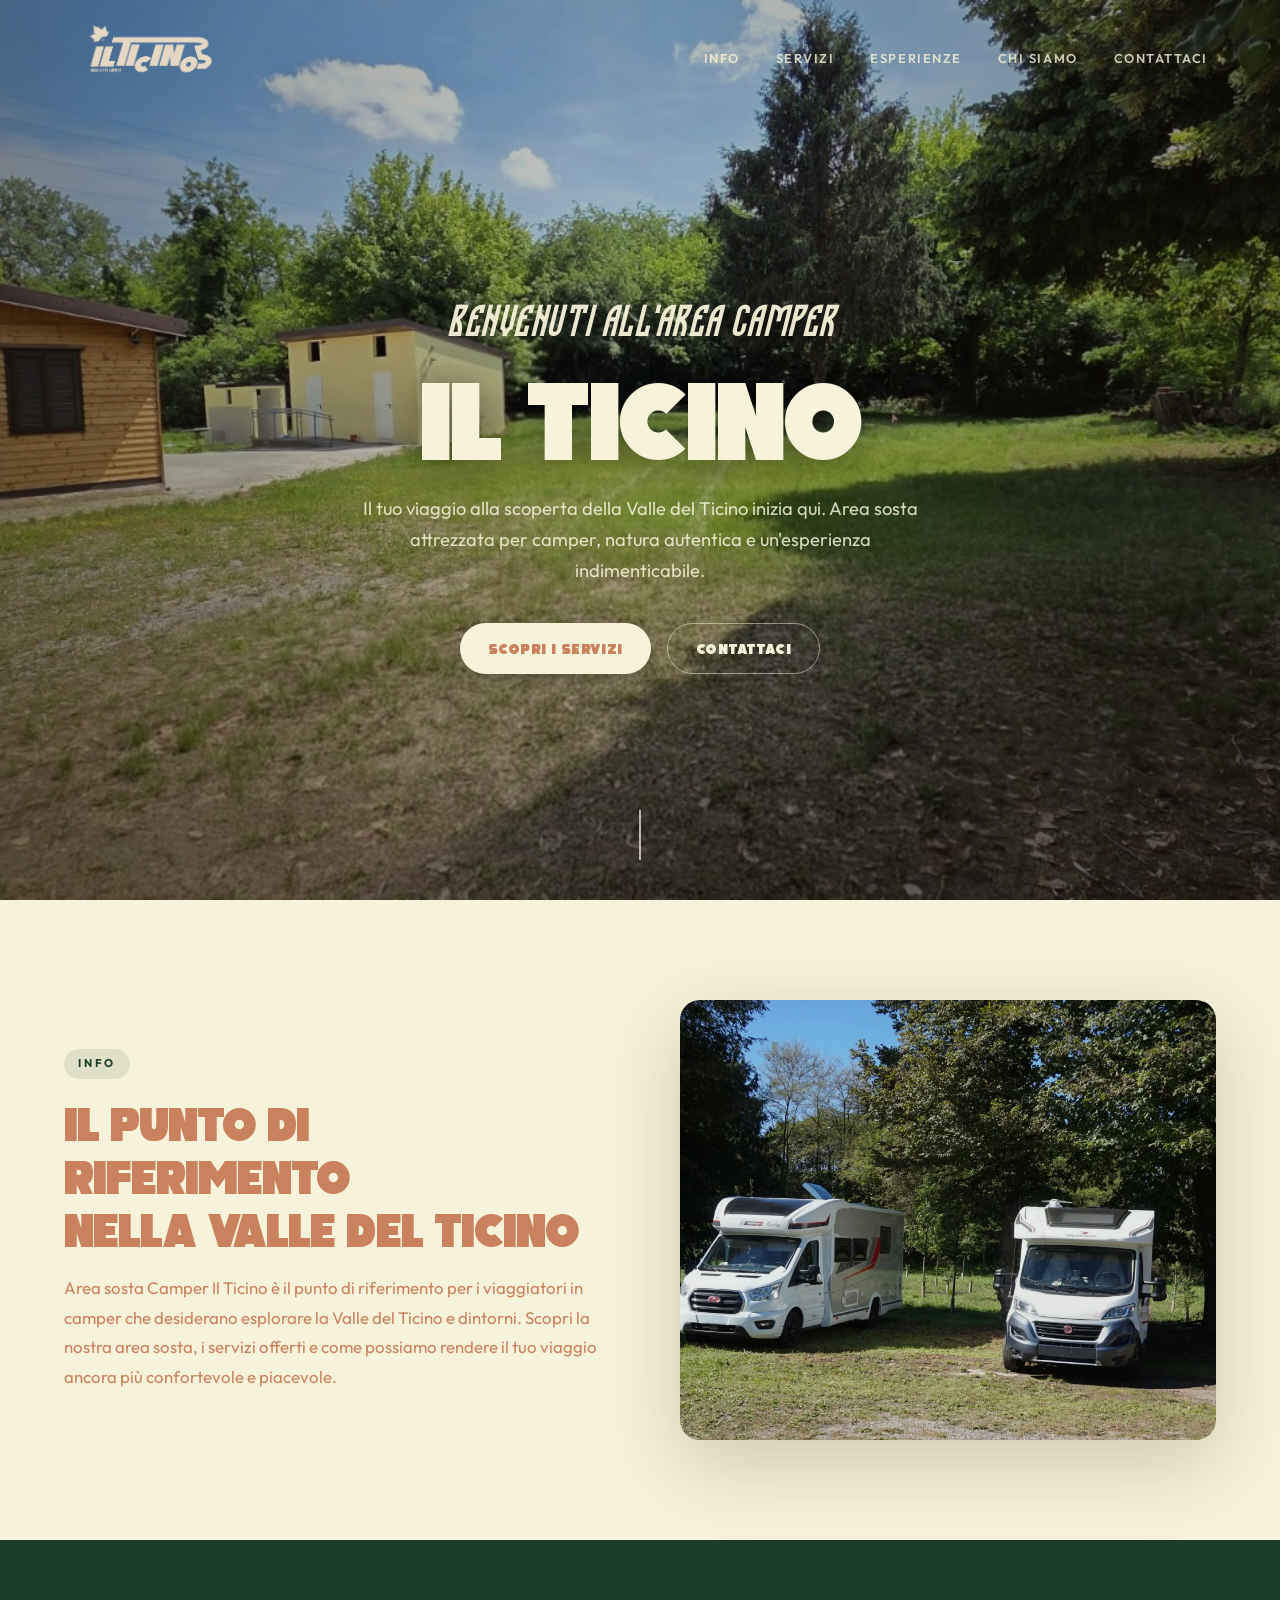
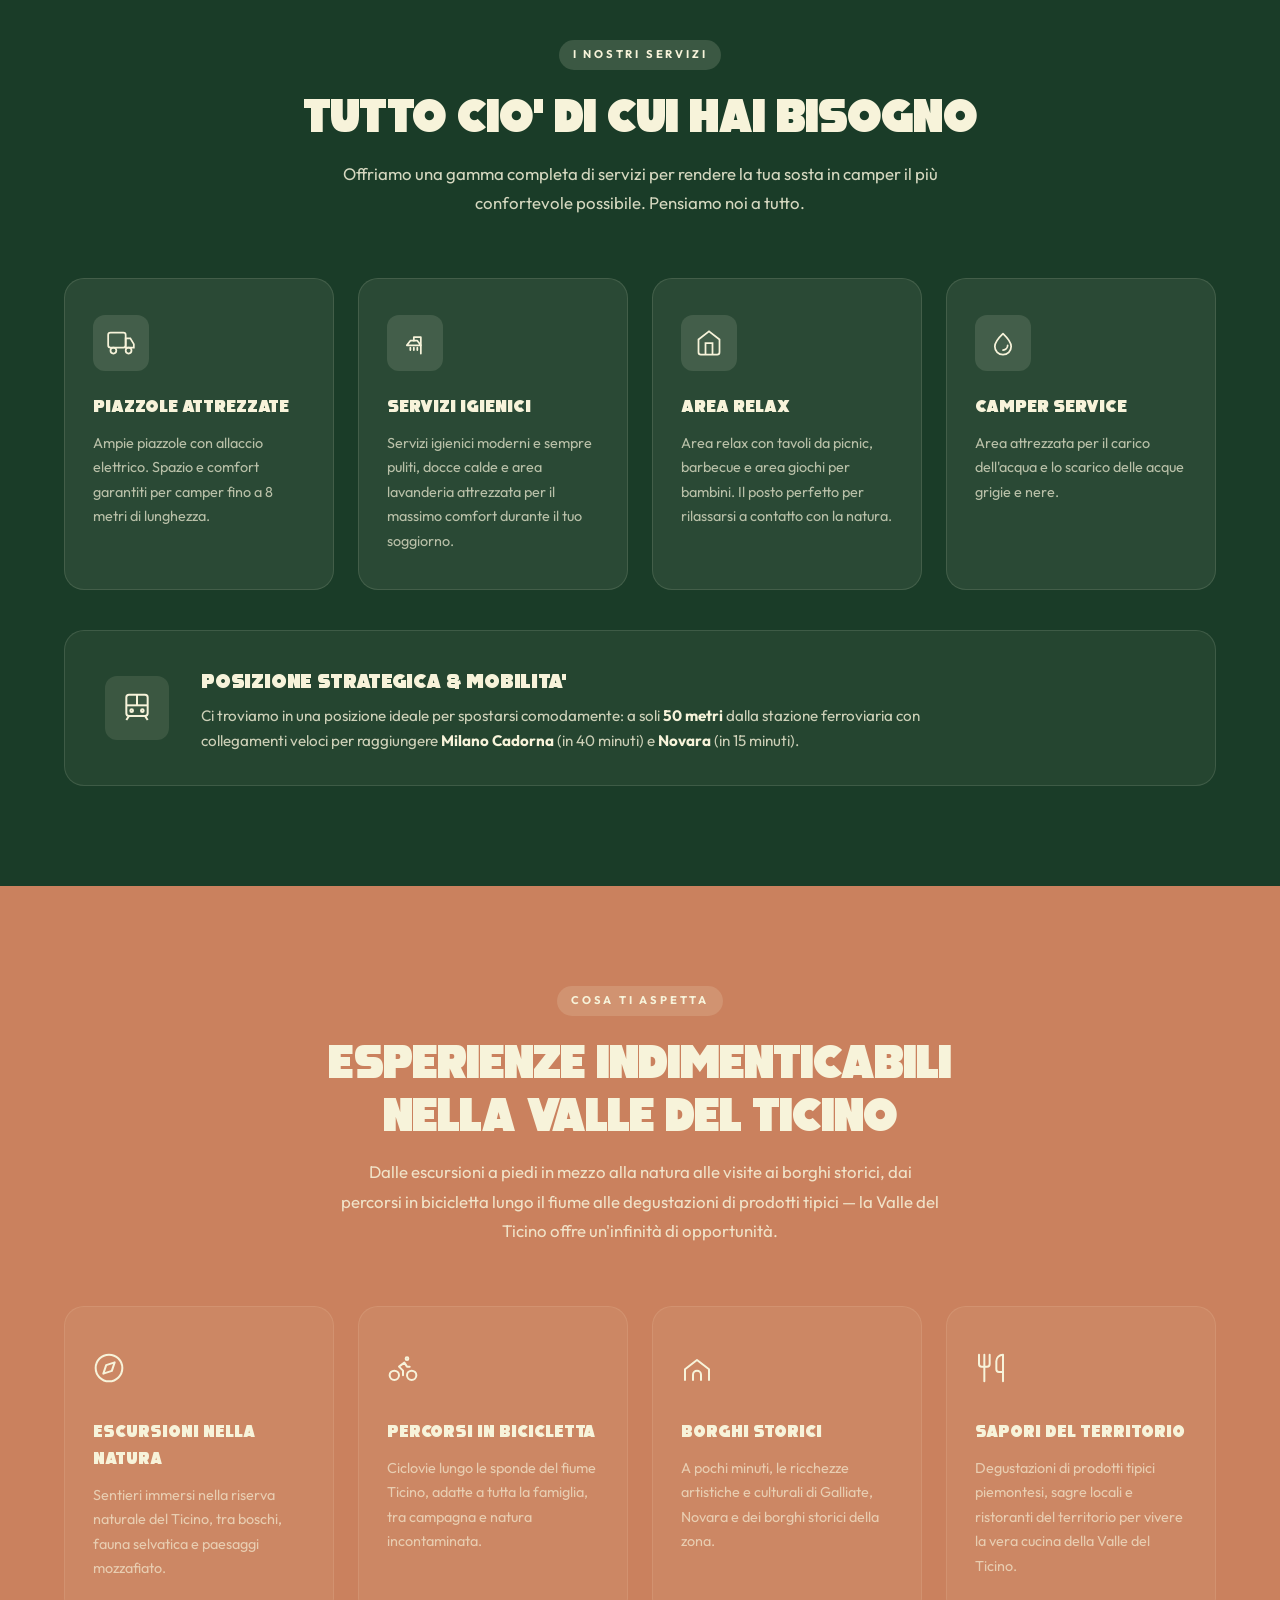
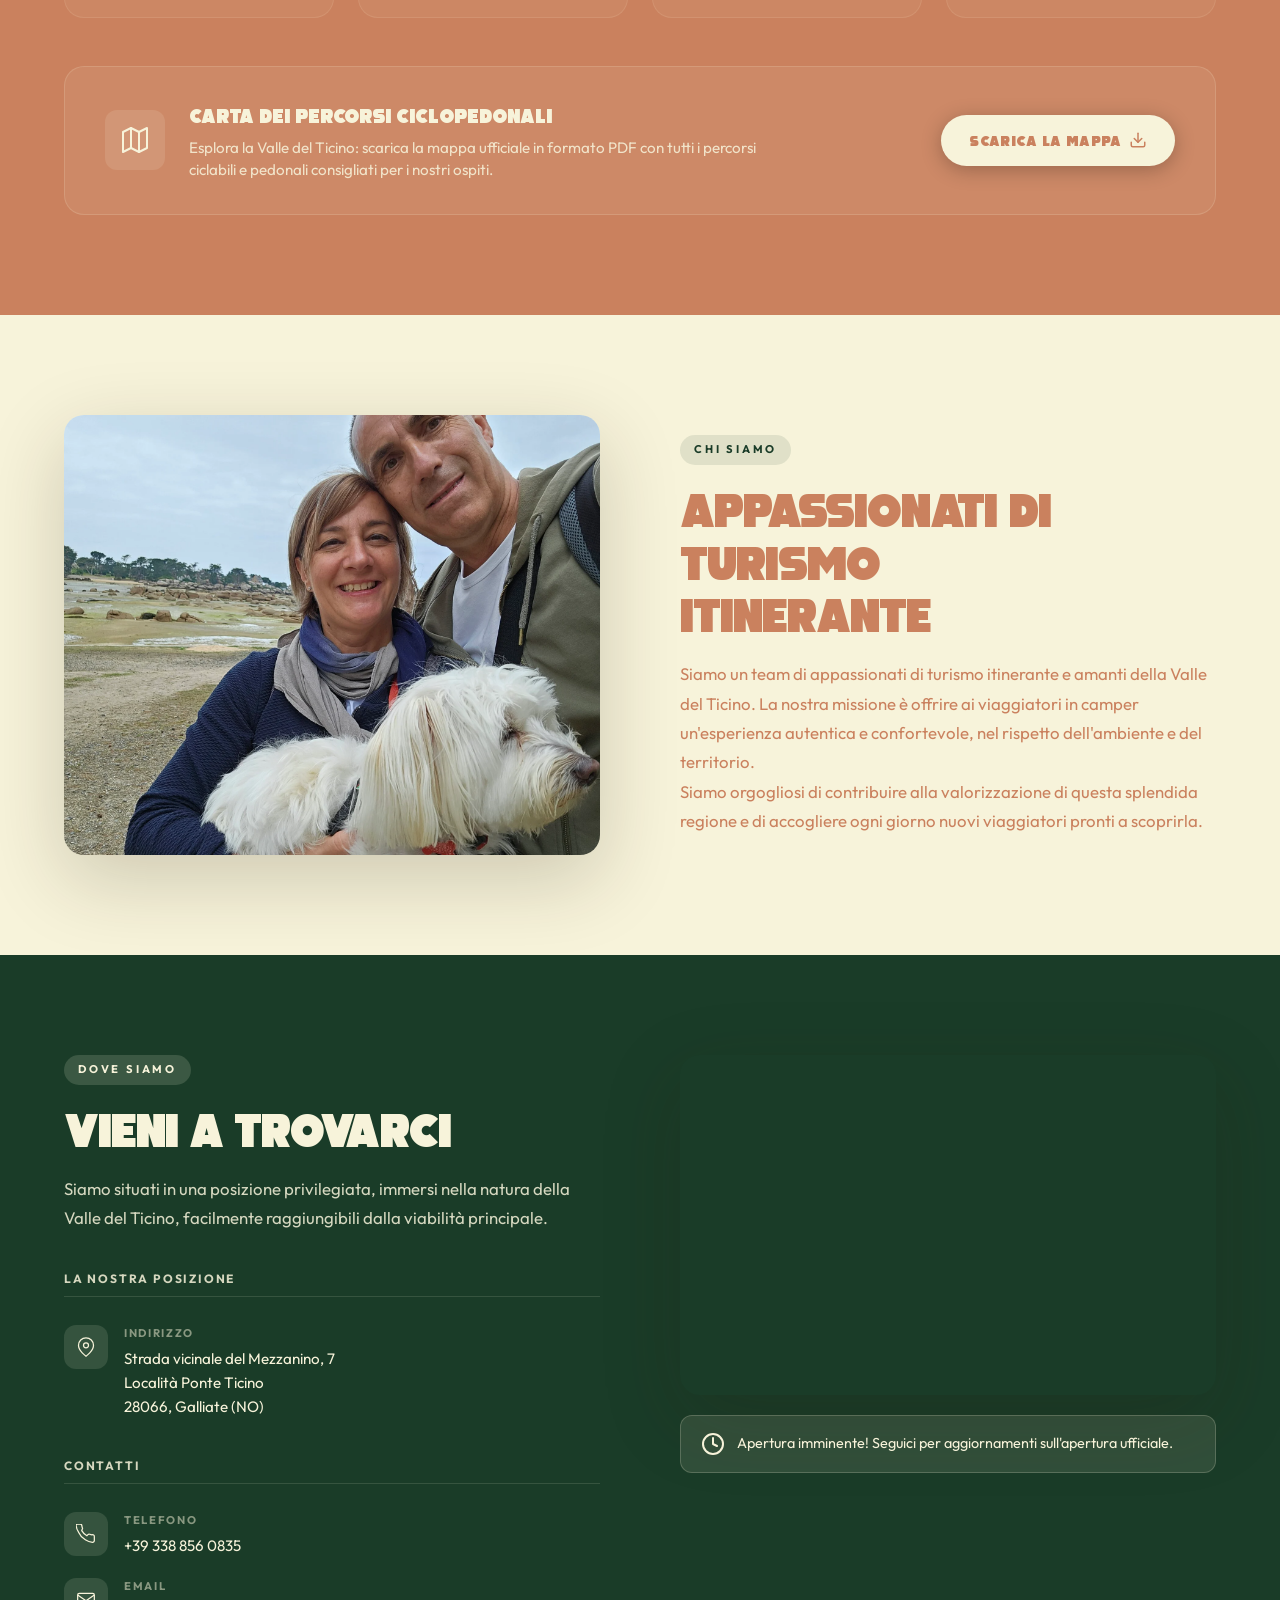
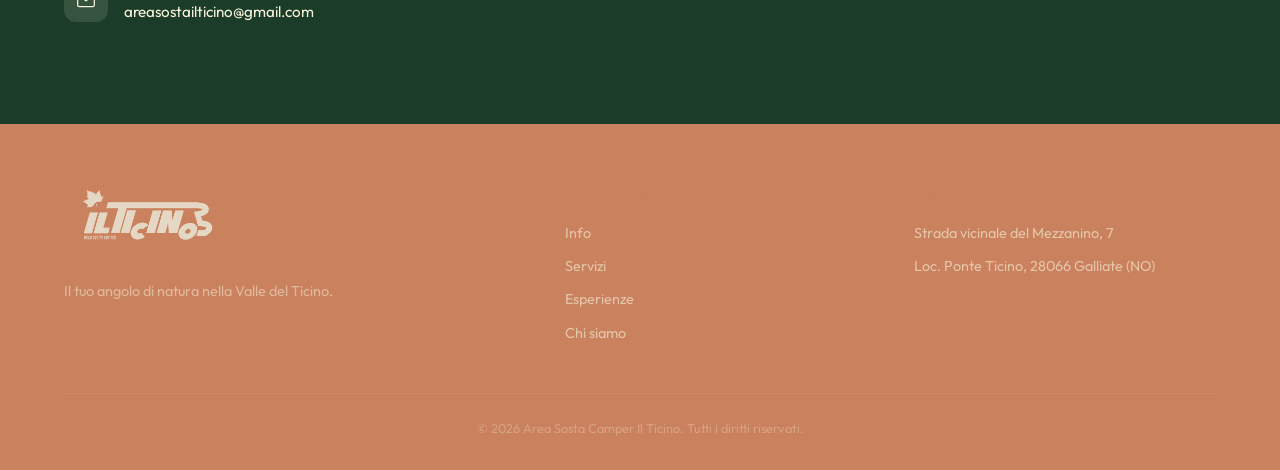
==== public_html/index.html @ faff870a "Add files via upload" ====
<!DOCTYPE html>
<html lang="it">

<head>
    <meta charset="UTF-8">
    <meta name="viewport" content="width=device-width, initial-scale=1.0">
    <title>Il Ticino – Area Sosta Camper</title>
    <link rel="preconnect" href="https://fonts.googleapis.com">
    <link rel="preconnect" href="https://fonts.gstatic.com" crossorigin>
    <link
        href="https://fonts.googleapis.com/css2?family=Outfit:wght@400;500;600;700;800;900&family=Lora:ital,wght@0,400;0,500;1,400&display=swap"
        rel="stylesheet">
    <link rel="stylesheet" href="styles.css">

    <!-- Preload LCP image -->
    <link rel="preload" as="image" href="images/hero-ticino.jpg" fetchpriority="high">

    <!-- SEO -->
    <link rel="canonical" href="https://ilticino.it/">
    <meta name="description"
        content="Area Sosta Camper Il Ticino – Il punto di riferimento per i viaggiatori in camper nella Valle del Ticino. Piazzole attrezzate, servizi moderni, connessione Wi-Fi. Galliate (NO).">
    <meta name="keywords"
        content="area sosta camper, il ticino, Valle del Ticino, Galliate, Novara, camper, piazzole attrezzate, turismo itinerante">

    <!-- Favicon -->
    <link rel="icon" href="images/favicon.png" type="image/png">

    <!-- Open Graph -->
    <meta property="og:site_name" content="Il Ticino – Area Sosta Camper">
    <meta property="og:title" content="Il Ticino | Area Sosta Camper – Valle del Ticino">
    <meta property="og:description"
        content="Area Sosta Camper Il Ticino: piazzole attrezzate, servizi moderni e natura nella Valle del Ticino. Galliate (NO).">
    <meta property="og:type" content="website">
    <meta property="og:url" content="https://ilticino.it/">
    <meta property="og:image" content="https://ilticino.it/images/hero-ticino.jpg">

    <!-- Twitter Card -->
    <meta name="twitter:card" content="summary_large_image">
    <meta name="twitter:title" content="Il Ticino | Area Sosta Camper">
    <meta name="twitter:description"
        content="La tua sosta nella Valle del Ticino. Piazzole attrezzate, servizi e natura a Galliate (NO).">
    <meta name="twitter:image" content="https://ilticino.it/images/hero-ticino.jpg">

    <script type="application/ld+json">
    {
      "@context": "https://schema.org",
      "@type": "CampingPitch",
      "name": "Area Sosta Camper Il Ticino",
      "image": "https://ilticino.it/images/hero-ticino.jpg",
      "address": {
        "@type": "PostalAddress",
        "streetAddress": "Strada vicinale del Mezzanino 7, località Ponte Ticino",
        "addressLocality": "Galliate",
        "addressRegion": "NO",
        "postalCode": "28066",
        "addressCountry": "IT"
      },
      "url": "https://ilticino.it/"
    }
    </script>
    <!-- Netlify Identity Widget -->
    <script src="https://identity.netlify.com/v1/netlify-identity-widget.js"></script>
    <script>
      if (window.netlifyIdentity) {
        window.netlifyIdentity.on("init", user => {
          if (!user) {
            window.netlifyIdentity.on("login", () => {
              document.location.href = "/admin/";
            });
          }
        });
      }
    </script>
</head>

<body>

    <!-- ===================== NAVBAR ===================== -->
    <nav id="navbar">
        <div class="nav-inner">
            <a href="#home" class="nav-logo" aria-label="Torna all'inizio">
                <img src="assets/loghi_def/logo_panna.png" alt="Il Ticino Area Sosta Camper" class="nav-logo-img" data-cms="logo">
            </a>

            <!-- Desktop menu -->
            <ul class="desktop-menu" id="desktopMenu">
                <li><a href="#info">Info</a></li>
                <li><a href="#servizi">Servizi</a></li>
                <li><a href="#esperienze">Esperienze</a></li>
                <li><a href="#chisiamo">Chi siamo</a></li>
                <li><a href="#contatti">Contattaci</a></li>
            </ul>

            <!-- Hamburger -->
            <button class="hamburger" id="hamburger" aria-label="Apri menu" aria-expanded="false">
                <span></span>
                <span></span>
                <span></span>
            </button>
        </div>

        <!-- Mobile menu -->
        <div class="mobile-menu" id="mobileMenu" aria-hidden="true">
            <ul>
                <li><a href="#info" class="mobile-link">Info</a></li>
                <li><a href="#servizi" class="mobile-link">Servizi</a></li>
                <li><a href="#esperienze" class="mobile-link">Esperienze</a></li>
                <li><a href="#chisiamo" class="mobile-link">Chi siamo</a></li>
                <li><a href="#contatti" class="mobile-link">Contattaci</a></li>
            </ul>
        </div>
    </nav>

    <!-- ===================== HERO ===================== -->
    <section id="home" class="hero-section">
        <div class="hero-bg">
            <img src="images/immagine_hero.jpg.webp" alt="Area Sosta Camper Il Ticino – Vista aerea" class="hero-img"
                loading="eager" fetchpriority="high" data-cms="hero_image">
            <div class="hero-overlay"></div>
        </div>

        <div class="hero-content reveal-container">
            <h1 class="hero-title reveal-item">
                <span class="hero-welcome" data-cms="hero_welcome">Benvenuti all'area Camper</span>
                <span class="hero-brand" data-cms="hero_brand">Il Ticino</span>
            </h1>
            <p class="hero-desc reveal-item" data-cms="hero_desc">Il tuo viaggio alla scoperta della Valle del Ticino inizia qui. Area sosta
                attrezzata per camper, natura autentica e un'esperienza indimenticabile.</p>
            <div class="hero-actions reveal-item">
                <a href="#servizi" class="btn-primary">Scopri i servizi</a>
                <a href="#contatti" class="btn-outline">Contattaci</a>
            </div>
        </div>

        <a href="#info" class="hero-scroll" aria-label="Scorri verso il basso">
            <span class="scroll-line"></span>
        </a>
    </section>

    <!-- ===================== INFO ===================== -->
    <section id="info" class="section-info">
        <div class="container">
            <div class="info-grid reveal-container">
                <div class="info-text reveal-item">
                    <span class="section-label" data-cms="info_label">Info</span>
                    <h2 class="section-title" data-cms="info_title">Il punto di riferimento<br>nella Valle del Ticino</h2>
                    <p class="section-body" data-cms="info_body">Area sosta Camper Il Ticino è il punto di riferimento per i viaggiatori in
                        camper che desiderano esplorare la Valle del Ticino e dintorni. Scopri la nostra area sosta, i
                        servizi offerti e come possiamo rendere il tuo viaggio ancora più confortevole e piacevole.</p>
                </div>
                <div class="info-visual reveal-item">
                    <div class="visual-card info-image-card">
                        <img src="images/info.jpg.webp" alt="Area Sosta Camper Info" class="visual-img info-img" data-cms="info_image">
                        <div class="info-img-overlay"></div>
                    </div>
                </div>
            </div>
        </div>
    </section>

    <!-- ===================== SERVIZI ===================== -->
    <section id="servizi" class="section-servizi">
        <div class="container">
            <div class="section-header reveal-container">
                <span class="section-label light" data-cms="servizi_label">I nostri servizi</span>
                <h2 class="section-title light" data-cms="servizi_title">Tutto cio' di cui hai bisogno</h2>
                <p class="section-body light" data-cms="servizi_body">Offriamo una gamma completa di servizi per rendere la tua sosta in camper
                    il più confortevole possibile. Pensiamo noi a tutto.</p>
            </div>

            <div class="services-grid reveal-container" id="services-container">
                <div class="service-card reveal-item">
                    <div class="service-icon">
                        <svg xmlns="http://www.w3.org/2000/svg" viewBox="0 0 24 24" fill="none" stroke="currentColor"
                            stroke-width="1.5" width="28" height="28">
                            <rect x="1" y="3" width="15" height="13" rx="2" />
                            <path d="M16 8h4l3 5v3h-7V8z" />
                            <circle cx="5.5" cy="18.5" r="2.5" />
                            <circle cx="18.5" cy="18.5" r="2.5" />
                        </svg>
                    </div>
                    <h3 class="service-title">Piazzole Attrezzate</h3>
                    <p class="service-desc">Ampie piazzole con allaccio elettrico. Spazio
                        e comfort garantiti per camper fino a 8 metri di lunghezza.</p>
                </div>
                <div class="service-card reveal-item">
                    <div class="service-icon">
                        <svg xmlns="http://www.w3.org/2000/svg" viewBox="0 0 24 24" fill="none" stroke="currentColor"
                            stroke-width="1.5" stroke-linecap="round" stroke-linejoin="round" width="28" height="28">
                            <path d="M17 21V7h-6v3" />
                            <path d="M8 10h6l3 4H5Z" />
                            <path d="M8 16v2M11 16v2M14 16v2" />
                        </svg>
                    </div>
                    <h3 class="service-title">Servizi Igienici</h3>
                    <p class="service-desc">Servizi igienici moderni e sempre puliti, docce calde e area lavanderia
                        attrezzata per il massimo comfort durante il tuo soggiorno.</p>
                </div>
                <div class="service-card reveal-item">
                    <div class="service-icon">
                        <svg xmlns="http://www.w3.org/2000/svg" viewBox="0 0 24 24" fill="none" stroke="currentColor"
                            stroke-width="1.5" width="28" height="28">
                            <path d="M3 9l9-7 9 7v11a2 2 0 01-2 2H5a2 2 0 01-2-2z" />
                            <polyline points="9 22 9 12 15 12 15 22" />
                        </svg>
                    </div>
                    <h3 class="service-title">Area Relax</h3>
                    <p class="service-desc">Area relax con tavoli da picnic, barbecue e area giochi per bambini. Il
                        posto perfetto per rilassarsi a contatto con la natura.</p>
                </div>
                <div class="service-card reveal-item">
                    <div class="service-icon">
                        <svg xmlns="http://www.w3.org/2000/svg" viewBox="0 0 24 24" fill="none" stroke="currentColor"
                            stroke-width="1.5" stroke-linecap="round" stroke-linejoin="round" width="28" height="28">
                            <!-- Goccia d'acqua (Droplet outline) -->
                            <path d="M12 22a7 7 0 0 0 7-7c0-4.3-7-11-7-11S5 10.7 5 15a7 7 0 0 0 7 7z" />
                            <!-- Riflesso interno -->
                            <path d="M16 14a4 4 0 0 1-4 4" />
                        </svg>
                    </div>
                    <h3 class="service-title">Camper Service</h3>
                    <p class="service-desc">Area attrezzata per il carico dell'acqua e lo scarico delle acque grigie e nere.</p>
                </div>
            </div>

            <!-- Showcase della Posizione & Mobilita' -->
            <div class="service-location-banner reveal-item">
                <div class="location-banner-content">
                    <div class="location-banner-icon">
                        <svg xmlns="http://www.w3.org/2000/svg" viewBox="0 0 24 24" fill="none" stroke="currentColor"
                            stroke-width="1.5" width="32" height="32">
                            <rect x="4" y="2" width="16" height="16" rx="2" />
                            <line x1="4" y1="10" x2="20" y2="10" />
                            <line x1="12" y1="2" x2="12" y2="10" />
                            <circle cx="8" cy="14" r="1" />
                            <circle cx="16" cy="14" r="1" />
                            <path d="m6 18-2 3" />
                            <path d="m18 18 2 3" />
                        </svg>
                    </div>
                    <div class="location-banner-text">
                        <h3 data-cms="banner_title">Posizione Strategica & Mobilita'</h3>
                        <p data-cms="banner_desc">Ci troviamo in una posizione ideale per spostarsi comodamente: a soli <strong>50
                                metri</strong> dalla stazione ferroviaria con collegamenti veloci per raggiungere
                            <strong>Milano Cadorna</strong> (in 40 minuti) e <strong>Novara</strong> (in 15 minuti).
                        </p>
                    </div>
                </div>
            </div>
        </div>
    </section>

    <!-- ===================== ESPERIENZE ===================== -->
    <section id="esperienze" class="section-esperienze">
        <div class="container">
            <div class="section-header reveal-container">
                <span class="section-label light" data-cms="esperienze_label">Cosa ti aspetta</span>
                <h2 class="section-title light" data-cms="esperienze_title">Esperienze indimenticabili<br>nella Valle del Ticino</h2>
                <p class="section-body light" data-cms="esperienze_body">Dalle escursioni a piedi in mezzo alla natura alle visite ai borghi
                    storici, dai percorsi in bicicletta lungo il fiume alle degustazioni di prodotti tipici — la Valle
                    del Ticino offre un'infinità di opportunità.</p>
            </div>

            <div class="experiences-grid reveal-container" id="experiences-container">
                <div class="exp-card reveal-item">
                    <div class="exp-icon"><svg xmlns="http://www.w3.org/2000/svg" width="32" height="32"
                            viewBox="0 0 24 24" fill="none" stroke="currentColor" stroke-width="1.5"
                            stroke-linecap="round" stroke-linejoin="round">
                            <circle cx="12" cy="12" r="10" />
                            <polygon points="16.24 7.76 14.12 14.12 7.76 16.24 9.88 9.88 16.24 7.76" />
                        </svg></div>
                    <h3 class="exp-title">Escursioni nella natura</h3>
                    <p class="exp-desc">Sentieri immersi nella riserva naturale del Ticino, tra boschi, fauna selvatica
                        e paesaggi mozzafiato.</p>
                </div>
                <div class="exp-card reveal-item">
                    <div class="exp-icon"><svg xmlns="http://www.w3.org/2000/svg" width="32" height="32"
                            viewBox="0 0 24 24" fill="none" stroke="currentColor" stroke-width="1.5"
                            stroke-linecap="round" stroke-linejoin="round">
                            <circle cx="5.5" cy="17.5" r="3.5" />
                            <circle cx="18.5" cy="17.5" r="3.5" />
                            <path d="M15 6a1 1 0 1 0 0-2 1 1 0 0 0 0 2zm-3 11.5V14l-3-3 4-3 2 3h2" />
                            <path d="M12 17.5 12 14 9 11 13 8 15 11h2" />
                        </svg></div>
                    <h3 class="exp-title">Percorsi in bicicletta</h3>
                    <p class="exp-desc">Ciclovie lungo le sponde del fiume Ticino, adatte a tutta la famiglia, tra
                        campagna e natura incontaminata.</p>
                </div>
                <div class="exp-card reveal-item">
                    <div class="exp-icon"><svg xmlns="http://www.w3.org/2000/svg" width="32" height="32"
                            viewBox="0 0 24 24" fill="none" stroke="currentColor" stroke-width="1.5"
                            stroke-linecap="round" stroke-linejoin="round">
                            <path d="M3 21v-8l9-7 9 7v8" />
                            <path d="M9 21v-4a3 3 0 0 1 6 0v4" />
                        </svg></div>
                    <h3 class="exp-title">Borghi storici</h3>
                    <p class="exp-desc">A pochi minuti, le ricchezze artistiche e culturali di Galliate, Novara e dei
                        borghi storici della zona.</p>
                </div>
                <div class="exp-card reveal-item">
                    <div class="exp-icon"><svg xmlns="http://www.w3.org/2000/svg" width="32" height="32"
                            viewBox="0 0 24 24" fill="none" stroke="currentColor" stroke-width="1.5"
                            stroke-linecap="round" stroke-linejoin="round">
                            <path d="M3 2v7c0 1.1.9 2 2 2h4a2 2 0 0 0 2-2V2" />
                            <path d="M7 2v20" />
                            <path d="M21 15V2v0a5 5 0 0 0-5 5v6c0 1.1.9 2 2 2h3Zm0 0v7" />
                        </svg></div>
                    <h3 class="exp-title">Sapori del territorio</h3>
                    <p class="exp-desc">Degustazioni di prodotti tipici piemontesi, sagre locali e ristoranti del
                        territorio per vivere la vera cucina della Valle del Ticino.</p>
                </div>
            </div>

            <!-- Call to Action per la Mappa dei Percorsi -->
            <div class="experience-download-cta reveal-item">
                <div class="download-cta-content">
                    <div class="download-cta-icon">
                        <svg xmlns="http://www.w3.org/2000/svg" width="32" height="32" viewBox="0 0 24 24" fill="none"
                            stroke="currentColor" stroke-width="1.5" stroke-linecap="round" stroke-linejoin="round">
                            <polygon points="3 6 9 3 15 6 21 3 21 18 15 21 9 18 3 21" />
                            <line x1="9" y1="3" x2="9" y2="18" />
                            <line x1="15" y1="6" x2="15" y2="21" />
                        </svg>
                    </div>
                    <div class="download-cta-text">
                        <h4 data-cms="mappa_title">Carta dei Percorsi Ciclopedonali</h4>
                        <p data-cms="mappa_desc">Esplora la Valle del Ticino: scarica la mappa ufficiale in formato PDF con tutti i percorsi
                            ciclabili e pedonali consigliati per i nostri ospiti.</p>
                    </div>
                </div>
                <a href="assets/Carta dei percorsi ciclopedonali.pdf" class="btn-primary" target="_blank"
                    download="Carta_dei_percorsi_ciclopedonali.pdf" data-cms="mappa_file">
                    <span data-cms="mappa_btn_text">Scarica la Mappa</span>
                    <svg xmlns="http://www.w3.org/2000/svg" width="18" height="18" viewBox="0 0 24 24" fill="none"
                        stroke="currentColor" stroke-width="2" stroke-linecap="round" stroke-linejoin="round">
                        <path d="M21 15v4a2 2 0 0 1-2 2H5a2 2 0 0 1-2-2v-4" />
                        <polyline points="7 10 12 15 17 10" />
                        <line x1="12" y1="15" x2="12" y2="3" />
                    </svg>
                </a>
            </div>
        </div>
    </section>

    <!-- ===================== CHI SIAMO ===================== -->
    <section id="chisiamo" class="section-chisiamo">
        <div class="container">
            <div class="chisiamo-grid reveal-container">
                <div class="chisiamo-visual reveal-item">
                    <div class="visual-card">
                        <img src="images/chi_siamo.jpg.webp" alt="Il Ticino – Natura e camper" class="visual-img" data-cms="chisiamo_image">
                    </div>
                </div>
                <div class="chisiamo-text reveal-item">
                    <span class="section-label" data-cms="chisiamo_label">Chi siamo</span>
                    <h2 class="section-title" data-cms="chisiamo_title">Appassionati di turismo<br>itinerante</h2>
                    <p class="section-body" data-cms="chisiamo_body_1">Siamo un team di appassionati di turismo itinerante e amanti della Valle del
                        Ticino. La nostra missione è offrire ai viaggiatori in camper un'esperienza autentica e
                        confortevole, nel rispetto dell'ambiente e del territorio.</p>
                    <p class="section-body" data-cms="chisiamo_body_2">Siamo orgogliosi di contribuire alla valorizzazione di questa splendida
                        regione e di accogliere ogni giorno nuovi viaggiatori pronti a scoprirla.</p>
                </div>
            </div>
        </div>
    </section>

    <!-- ===================== RECENSIONI DISABILITATE TEMPORANEAMENTE =====================
    <section id="recensioni" class="section-recensioni">
        <div class="container">
            <div class="section-header reveal-container">
                <span class="section-label">Cosa dicono di noi</span>
                <h2 class="section-title">Parole dei nostri ospiti</h2>
            </div>
            <div class="reviews-grid reveal-container">
                <div class="review-card reveal-item">
                    <div class="review-stars">★★★★★</div>
                    <p class="review-text">"Un'area sosta ben curata e immersa nella natura. Ottima posizione per
                        esplorare la Valle del Ticino. Consigliatissimo!"</p>
                    <div class="review-author">
                        <div class="author-avatar">MR</div>
                        <span class="author-name">Marco Rossi</span>
                    </div>
                </div>
                <div class="review-card reveal-item">
                    <div class="review-stars">★★★★★</div>
                    <p class="review-text">"Servizi impeccabili e personale gentilissimo. Abbiamo trascorso un soggiorno
                        rilassante e piacevole. Torneremo sicuramente!"</p>
                    <div class="review-author">
                        <div class="author-avatar">LB</div>
                        <span class="author-name">Laura Bianchi</span>
                    </div>
                </div>
                <div class="review-card reveal-item">
                    <div class="review-stars">★★★★★</div>
                    <p class="review-text">"Posizione strategica per visitare i principali punti di interesse della
                        zona. Ottimo rapporto qualità-prezzo. Un'esperienza da ripetere!"</p>
                    <div class="review-author">
                        <div class="author-avatar">GV</div>
                        <span class="author-name">Giuseppe Verdi</span>
                    </div>
                </div>
            </div>
        </div>
    </section>
    -->

    <!-- ===================== CONTATTI ===================== -->
    <section id="contatti" class="section-contatti">
        <div class="container">
            <div class="contatti-grid reveal-container">
                <div class="contatti-info reveal-item">
                    <span class="section-label light" data-cms="contatti_label">Dove siamo</span>
                    <h2 class="section-title light" data-cms="contatti_title">Vieni a trovarci</h2>
                    <p class="section-body light" data-cms="contatti_body">Siamo situati in una posizione privilegiata, immersi nella natura
                        della Valle del Ticino, facilmente raggiungibili dalla viabilità principale.</p>

                    <div class="contact-details">
                        <!-- POSIZIONE -->
                        <h4 class="contact-subtitle">La nostra posizione</h4>
                        <div class="contact-item">
                            <div class="contact-icon">
                                <svg xmlns="http://www.w3.org/2000/svg" viewBox="0 0 24 24" fill="none"
                                    stroke="currentColor" stroke-width="1.5" width="20" height="20">
                                    <path d="M21 10c0 7-9 13-9 13s-9-6-9-13a9 9 0 0118 0z" />
                                    <circle cx="12" cy="10" r="3" />
                                </svg>
                            </div>
                            <div>
                                <strong>Indirizzo</strong>
                                <p data-cms="contatti_indirizzo">Strada vicinale del Mezzanino, 7<br>Località Ponte Ticino<br>28066, Galliate (NO)</p>
                            </div>
                        </div>

                        <!-- ORARI -->
                        <div class="contact-item" data-cms-wrapper="orari" style="display: none;">
                            <div class="contact-icon">
                                <svg xmlns="http://www.w3.org/2000/svg" viewBox="0 0 24 24" fill="none"
                                    stroke="currentColor" stroke-width="1.5" width="20" height="20">
                                    <circle cx="12" cy="12" r="10"></circle>
                                    <polyline points="12 6 12 12 16 14"></polyline>
                                </svg>
                            </div>
                            <div>
                                <strong>Orari</strong>
                                <p data-cms="orari"></p>
                            </div>
                        </div>

                        <!-- PREZZI -->
                        <div class="contact-item" data-cms-wrapper="prezzi" style="display: none;">
                            <div class="contact-icon">
                                <svg xmlns="http://www.w3.org/2000/svg" viewBox="0 0 24 24" fill="none"
                                    stroke="currentColor" stroke-width="1.5" width="20" height="20">
                                    <line x1="12" y1="1" x2="12" y2="23"></line>
                                    <path d="M17 5H9.5a3.5 3.5 0 0 0 0 7h5a3.5 3.5 0 0 1 0 7H6"></path>
                                </svg>
                            </div>
                            <div>
                                <strong>Tariffe</strong>
                                <p data-cms="prezzi"></p>
                            </div>
                        </div>

                        <!-- CONTATTI -->
                        <h4 class="contact-subtitle">Contatti</h4>
                        <div class="contact-item" data-cms-wrapper="telefono" style="display: none;">
                            <div class="contact-icon">
                                <svg xmlns="http://www.w3.org/2000/svg" viewBox="0 0 24 24" fill="none"
                                    stroke="currentColor" stroke-width="1.5" width="20" height="20">
                                    <path
                                        d="M22 16.92v3a2 2 0 01-2.18 2 19.79 19.79 0 01-8.63-3.07A19.5 19.5 0 013.07 9.8a19.79 19.79 0 01-3.07-8.67A2 2 0 012 .18h3a2 2 0 012 1.72c.127.96.361 1.903.7 2.81a2 2 0 01-.45 2.11L6.91 7.91a16 16 0 006.16 6.16l1.27-1.28a2 2 0 012.11-.45c.907.339 1.85.573 2.81.7A2 2 0 0122 14.92z" />
                                </svg>
                            </div>
                            <div>
                                <strong>Telefono</strong>
                                <p><a href="#" data-cms="telefono"></a></p>
                            </div>
                        </div>
                        <div class="contact-item" data-cms-wrapper="email" style="display: none;">
                            <div class="contact-icon">
                                <svg xmlns="http://www.w3.org/2000/svg" viewBox="0 0 24 24" fill="none"
                                    stroke="currentColor" stroke-width="1.5" width="20" height="20">
                                    <path
                                        d="M4 4h16c1.1 0 2 .9 2 2v12c0 1.1-.9 2-2 2H4c-1.1 0-2-.9-2-2V6c0-1.1.9-2 2-2z" />
                                    <polyline points="22,6 12,13 2,6" />
                                </svg>
                            </div>
                            <div>
                                <strong>Email</strong>
                                <p><a href="#" data-cms="email"></a></p>
                            </div>
                        </div>

                        <!-- SOCIAL LINKS -->
                        <h4 class="contact-subtitle" style="display: none;">Social</h4>
                        <div class="contact-socials-container" data-cms-container="socials" style="display: none;"></div>
                    </div>
                </div>

                <div class="contatti-map reveal-item">
                    <div class="map-wrapper">
                        <iframe
                            data-cms="mappa_iframe_url"
                            src="https://www.google.com/maps/embed?pb=!1m18!1m12!1m3!1d2793.8!2d8.6875!3d45.4833!2m3!1f0!2f0!3f0!3m2!1i1024!2i768!4f13.1!3m3!1m2!1s0x47868a0f7b3e0001%3A0x0!2sStrada+Vicinale+del+Mezzanino+7%2C+Galliate+NO!5e0!3m2!1sit!2sit!4v1680000000000!5m2!1sit!2sit"
                            width="100%" height="100%" style="border:0;" allowfullscreen="" loading="lazy"
                            referrerpolicy="no-referrer-when-downgrade" title="Mappa Area Sosta Camper Il Ticino">
                        </iframe>
                    </div>
                    <div class="coming-soon-banner">
                        <span style="display:flex; align-items:center;"><svg xmlns="http://www.w3.org/2000/svg"
                                width="24" height="24" viewBox="0 0 24 24" fill="none" stroke="currentColor"
                                stroke-width="2" stroke-linecap="round" stroke-linejoin="round">
                                <circle cx="12" cy="12" r="10" />
                                <path d="M12 6v6l4 2" />
                            </svg></span>
                        <p data-cms="contatti_banner_text"><strong>Apertura imminente!</strong> Seguici per aggiornamenti sull'apertura ufficiale.</p>
                    </div>
                </div>
            </div>
        </div>
    </section>

    <!-- ===================== FOOTER ===================== -->
    <footer class="site-footer">
        <div class="container">
            <div class="footer-grid">
                <!-- Brand -->
                <div class="footer-brand">
                    <img src="assets/loghi_def/logo_panna.png" alt="Il Ticino Area Sosta Camper"
                        class="footer-logo-img" data-cms="logo">
                    <p class="footer-tagline" data-cms="footer_tagline">Il tuo angolo di natura nella Valle del Ticino.</p>
                    <div class="footer-socials" data-cms-container="socials"></div>
                </div>

                <!-- Nav -->
                <div class="footer-col">
                    <h3 class="footer-heading">Navigazione</h3>
                    <ul class="footer-links">
                        <li><a href="#info">Info</a></li>
                        <li><a href="#servizi">Servizi</a></li>
                        <li><a href="#esperienze">Esperienze</a></li>
                        <li><a href="#chisiamo">Chi siamo</a></li>
                    </ul>
                </div>

                <!-- Contatti -->
                <div class="footer-col">
                    <h3 class="footer-heading">Contatti</h3>
                    <ul class="footer-links">
                        <li>Strada vicinale del Mezzanino, 7</li>
                        <li>Loc. Ponte Ticino, 28066 Galliate (NO)</li>
                    </ul>
                </div>
            </div>

            <div class="footer-bottom">
                <p>© 2026 Area Sosta Camper Il Ticino. Tutti i diritti riservati.</p>
            </div>
        </div>
    </footer>

    <script>
        // ===== NAVBAR SCROLL EFFECT =====
        const navbar = document.getElementById('navbar');
        window.addEventListener('scroll', () => {
            if (window.scrollY > 80) {
                navbar.classList.add('scrolled');
            } else {
                navbar.classList.remove('scrolled');
            }
        }, { passive: true });

        // ===== HAMBURGER MENU =====
        const hamburger = document.getElementById('hamburger');
        const mobileMenu = document.getElementById('mobileMenu');

        hamburger.addEventListener('click', () => {
            const isOpen = hamburger.classList.toggle('active');
            mobileMenu.classList.toggle('open', isOpen);
            hamburger.setAttribute('aria-expanded', isOpen);
            mobileMenu.setAttribute('aria-hidden', !isOpen);
            document.body.classList.toggle('menu-open', isOpen);
        });

        function closeMenu() {
            hamburger.classList.remove('active');
            mobileMenu.classList.remove('open');
            hamburger.setAttribute('aria-expanded', false);
            mobileMenu.setAttribute('aria-hidden', true);
            document.body.classList.remove('menu-open');
        }

        document.querySelectorAll('.mobile-link').forEach(link => {
            link.addEventListener('click', closeMenu);
        });

        // ===== SMOOTH SCROLL =====
        document.querySelectorAll('a[href^="#"]').forEach(anchor => {
            anchor.addEventListener('click', (e) => {
                const href = anchor.getAttribute('href');
                if (!href || href === '#') return;
                const target = document.querySelector(href);
                if (!target) return;
                e.preventDefault();
                closeMenu();

                const targetPosition = target.getBoundingClientRect().top + window.scrollY - 90;

                window.scrollTo({
                    top: targetPosition,
                    behavior: 'smooth'
                });
            });
        });

        // ===== REVEAL ON SCROLL =====
        const revealObserver = new IntersectionObserver((entries) => {
            entries.forEach(entry => {
                if (entry.isIntersecting) {
                    entry.target.classList.add('visible');
                }
            });
        }, { threshold: 0.12 });

        document.querySelectorAll('.reveal-container, .reveal-item').forEach(el => {
            revealObserver.observe(el);
        });

        // ===== HERO SCROLL HIDE =====
        const heroScroll = document.querySelector('.hero-scroll');
        window.addEventListener('scroll', () => {
            if (window.scrollY > 200) {
                heroScroll && heroScroll.classList.add('hidden');
            } else {
                heroScroll && heroScroll.classList.remove('hidden');
            }
        }, { passive: true });
    </script>
    <!-- CMS Dynamic Loader Script -->
    <script src="assets/js/cms.js" defer></script>
</body>

</html>
---- public_html/styles.css ----
/* =============================================
   IL TICINO – AREA SOSTA CAMPER
   Brand colors:
   - Dark Green:  #283D03
   - Dark Brown:  #281C10
   - Cream:       #F7F3DA
   ============================================= */

/* ---- RESET & BASE ---- */
@font-face {
    font-family: 'Big Black Bear';
    src: url('assets/Big Black Bear/Big Black Bear.otf') format('opentype'),
         url('assets/Big Black Bear/Big Black Bear.ttf') format('truetype');
    font-weight: normal;
    font-style: normal;
    font-display: swap;
}

@font-face {
    font-family: 'Big Black Bear';
    src: url('assets/Big Black Bear/Big Black Bear.otf') format('opentype'),
         url('assets/Big Black Bear/Big Black Bear.ttf') format('truetype');
    font-weight: bold;
    font-style: normal;
    font-display: swap;
}

@font-face {
    font-family: 'Molodo';
    src: url('assets/Molodo-font.otf') format('opentype');
    font-weight: normal;
    font-style: normal;
    font-display: swap;
}

*,
*::before,
*::after {
    box-sizing: border-box;
    margin: 0;
    padding: 0;
}

:root {
    --green: #1a3c28;
    --green-mid: #265239;
    --green-light: #346a49;
    --brown: #ca815e;
    --cream: #f7f3da;
    --cream-dark: #ede9c7;
    --text-dark: #1a1208;
    --text-mid: #ca815e;
    --text-light: rgba(247, 243, 218, 0.85);
    --radius: 20px;
    --radius-sm: 12px;
    --shadow: 0 12px 48px rgba(40, 28, 16, 0.15);
    --shadow-lg: 0 24px 80px rgba(40, 28, 16, 0.2);
    --transition: 0.35s cubic-bezier(0.4, 0, 0.2, 1);
    --font-display: 'Big Black Bear', sans-serif;
    --font-body: 'Outfit', sans-serif;
    --font-serif: 'Molodo', serif;
}

html {
    scroll-behavior: smooth;
    font-size: 16px;
    scroll-padding-top: 90px;
}

body {
    font-family: var(--font-body);
    background-color: var(--cream);
    color: var(--brown);
    line-height: 1.6;
    overflow-x: hidden;
}

body.menu-open {
    overflow: hidden;
}

img {
    display: block;
    max-width: 100%;
}

a {
    text-decoration: none;
    color: inherit;
}

ul {
    list-style: none;
}

.container {
    max-width: 1200px;
    margin: 0 auto;
    padding: 0 24px;
}

/* ---- TYPOGRAPHY ---- */
.section-label {
    display: inline-block;
    font-size: 0.7rem;
    font-weight: 700;
    letter-spacing: 0.25em;
    text-transform: uppercase;
    color: var(--green);
    background: rgba(26, 60, 40, 0.1);
    padding: 6px 14px;
    border-radius: 100px;
    margin-bottom: 16px;
}

.section-label.light {
    color: var(--cream);
    background: rgba(247, 243, 218, 0.15);
}

.section-title {
    font-family: var(--font-display);
    font-size: clamp(2rem, 4vw, 3rem);
    font-weight: 900;
    line-height: 1.1;
    color: var(--brown);
    margin-bottom: 20px;
    letter-spacing: -0.02em;
}

.section-title.light {
    color: var(--cream);
}

.section-body {
    font-size: 1.05rem;
    color: var(--text-mid);
    line-height: 1.75;
    max-width: 540px;
}

.section-body.light {
    color: var(--text-light);
}

.section-header {
    text-align: center;
    margin-bottom: 60px;
}

.section-header .section-body {
    max-width: 600px;
    margin: 0 auto;
}

/* ---- BUTTONS ---- */
.btn-primary {
    display: inline-flex;
    align-items: center;
    gap: 8px;
    background: var(--cream);
    color: var(--brown);
    font-family: var(--font-display);
    font-weight: 700;
    font-size: 0.9rem;
    letter-spacing: 0.03em;
    padding: 14px 28px;
    border-radius: 100px;
    transition: var(--transition);
    box-shadow: 0 4px 20px rgba(0, 0, 0, 0.25);
}

.btn-primary:hover {
    transform: translateY(-2px) scale(1.03);
    box-shadow: 0 8px 32px rgba(0, 0, 0, 0.35);
}

.btn-outline {
    display: inline-flex;
    align-items: center;
    gap: 8px;
    background: transparent;
    color: var(--cream);
    font-family: var(--font-display);
    font-weight: 600;
    font-size: 0.9rem;
    letter-spacing: 0.03em;
    padding: 13px 28px;
    border-radius: 100px;
    border: 1.5px solid rgba(247, 243, 218, 0.5);
    transition: var(--transition);
}

.btn-outline:hover {
    background: rgba(247, 243, 218, 0.1);
    border-color: var(--cream);
    transform: translateY(-2px);
}

.btn-secondary {
    display: inline-flex;
    align-items: center;
    gap: 8px;
    background: var(--green);
    color: var(--cream);
    font-family: var(--font-display);
    font-weight: 700;
    font-size: 0.9rem;
    letter-spacing: 0.03em;
    padding: 13px 28px;
    border-radius: 100px;
    transition: var(--transition);
    margin-top: 28px;
}

.btn-secondary:hover {
    background: var(--green-mid);
    transform: translateY(-2px);
    box-shadow: 0 8px 24px rgba(26, 60, 40, 0.3);
}

/* ---- REVEAL ANIMATIONS ---- */
.reveal-container,
.reveal-item {
    opacity: 0;
    transform: translateY(32px);
    transition: opacity 0.7s ease, transform 0.7s ease;
}

.reveal-item:nth-child(2) {
    transition-delay: 0.1s;
}

.reveal-item:nth-child(3) {
    transition-delay: 0.2s;
}

.reveal-item:nth-child(4) {
    transition-delay: 0.3s;
}

.reveal-container.visible,
.reveal-item.visible {
    opacity: 1;
    transform: translateY(0);
}

/* ---- NAVBAR ---- */
#navbar {
    position: fixed;
    top: 0;
    left: 0;
    right: 0;
    z-index: 100;
    transition: background var(--transition), box-shadow var(--transition);
}

#navbar.scrolled {
    background: var(--green);
    backdrop-filter: blur(12px);
    -webkit-backdrop-filter: blur(12px);
    box-shadow: 0 2px 24px rgba(0, 0, 0, 0.2);
}

body.menu-open #navbar {
    background: rgba(26, 60, 40, 0.96);
    backdrop-filter: blur(16px);
    -webkit-backdrop-filter: blur(16px);
}

.nav-inner {
    display: flex;
    align-items: center;
    justify-content: space-between;
    padding: 20px 32px;
    max-width: 1200px;
    margin: 0 auto;
}

.nav-logo {
    display: flex;
    flex-direction: column;
    line-height: 1;
    gap: 2px;
}

.nav-logo-img {
    height: 75px;
    width: auto;
}

.logo-text {
    font-family: var(--font-display);
    font-size: 1.4rem;
    font-weight: 400;
    color: var(--cream);
    letter-spacing: 0.05em;
}

.logo-text strong {
    font-weight: 900;
}

.logo-sub {
    font-size: 0.55rem;
    font-weight: 600;
    letter-spacing: 0.2em;
    text-transform: uppercase;
    color: rgba(247, 243, 218, 0.6);
}

.desktop-menu {
    display: flex;
    align-items: center;
    gap: 36px;
}

.desktop-menu a {
    font-size: 0.8rem;
    font-weight: 600;
    letter-spacing: 0.12em;
    text-transform: uppercase;
    color: rgba(247, 243, 218, 0.8);
    transition: color var(--transition);
    position: relative;
}

.desktop-menu a::after {
    content: '';
    position: absolute;
    bottom: -4px;
    left: 0;
    right: 0;
    height: 1.5px;
    background: var(--cream);
    transform: scaleX(0);
    transition: transform var(--transition);
    transform-origin: right;
}

.desktop-menu a:hover {
    color: var(--cream);
}

.desktop-menu a:hover::after {
    transform: scaleX(1);
    transform-origin: left;
}


/* Hamburger */
.hamburger {
    display: none;
    flex-direction: column;
    gap: 5px;
    background: none;
    border: none;
    cursor: pointer;
    padding: 4px;
}

.hamburger span {
    display: block;
    width: 24px;
    height: 2px;
    background: var(--cream);
    border-radius: 2px;
    transition: var(--transition);
    transform-origin: center;
}

.hamburger.active span:nth-child(1) {
    transform: translateY(7px) rotate(45deg);
}

.hamburger.active span:nth-child(2) {
    opacity: 0;
    transform: scaleX(0);
}

.hamburger.active span:nth-child(3) {
    transform: translateY(-7px) rotate(-45deg);
}

/* Mobile menu */
.mobile-menu {
    display: none;
    background: rgba(26, 60, 40, 0.96); /* forest green to match scrolled navbar */
    backdrop-filter: blur(16px);
    -webkit-backdrop-filter: blur(16px);
    padding: 0 24px;
    max-height: 0;
    overflow: hidden;
    transition: max-height 0.4s cubic-bezier(0.4, 0, 0.2, 1), padding 0.4s ease;
}

.mobile-menu.open {
    max-height: 400px;
    padding: 16px 24px 32px;
    border-bottom: 1px solid rgba(247, 243, 218, 0.1);
}

.mobile-menu ul {
    display: flex;
    flex-direction: column;
    gap: 4px;
}

.mobile-menu a {
    display: block;
    padding: 16px 0;
    font-size: 0.9rem;
    font-weight: 600;
    letter-spacing: 0.12em;
    text-transform: uppercase;
    color: rgba(247, 243, 218, 0.8);
    border-bottom: 1px solid rgba(247, 243, 218, 0.06);
    transition: color var(--transition), transform var(--transition);
}

.mobile-menu li:last-child a {
    border-bottom: none;
}

.mobile-menu a:hover,
.mobile-menu a:active {
    color: var(--cream);
    transform: translateX(4px);
}

/* ---- HERO ---- */
.hero-section {
    position: relative;
    min-height: 100svh;
    display: flex;
    align-items: center;
    justify-content: center;
    overflow: hidden;
}

.hero-bg {
    position: absolute;
    inset: 0;
    z-index: 0;
}

.hero-img {
    width: 100%;
    height: 100%;
    object-fit: cover;
    object-position: center;
    filter: contrast(1.05) saturate(1.05);
}

.hero-overlay {
    position: absolute;
    inset: 0;
    background: radial-gradient(circle at center, rgba(40, 28, 16, 0.05) 0%, rgba(26, 18, 8, 0.45) 100%),
                linear-gradient(to bottom, rgba(26, 60, 40, 0.05) 0%, rgba(26, 18, 8, 0.3) 100%);
    z-index: 1;
}

.hero-content {
    position: relative;
    z-index: 2;
    text-align: center;
    padding: 140px 24px 80px;
    max-width: 900px;
    margin: 0 auto;
}



.hero-title {
    margin-bottom: 28px;
}

.hero-welcome {
    display: block;
    font-family: var(--font-serif);
    font-style: italic;
    font-weight: 400;
    font-size: clamp(1.8rem, 5vw, 2.8rem);
    color: var(--cream);
    opacity: 0.95;
    margin-bottom: 6px;
    letter-spacing: -0.01em;
}

.hero-brand {
    display: block;
    font-family: var(--font-display);
    font-size: clamp(3.5rem, 16vw, 7rem);
    font-weight: 900;
    line-height: 0.9;
    color: var(--cream);
    text-shadow: 0 4px 40px rgba(0, 0, 0, 0.45);
    letter-spacing: -0.03em;
}

.hero-desc {
    font-size: 1.15rem;
    color: rgba(247, 243, 218, 0.85);
    max-width: 580px;
    margin: 0 auto 36px;
    line-height: 1.7;
}

.hero-actions {
    display: flex;
    gap: 16px;
    justify-content: center;
    flex-wrap: wrap;
}

.hero-scroll {
    position: absolute;
    bottom: 40px;
    left: 50%;
    transform: translateX(-50%);
    z-index: 2;
    display: flex;
    flex-direction: column;
    align-items: center;
    color: var(--cream);
    opacity: 0.7;
    transition: opacity var(--transition);
}

.hero-scroll:hover {
    opacity: 1;
}

.hero-scroll.hidden {
    opacity: 0;
    pointer-events: none;
}

.scroll-line {
    width: 2px;
    height: 50px;
    background: linear-gradient(to bottom, var(--cream) 50%, transparent 50%);
    background-size: 100% 200%;
    animation: scrollLineAnim 2.2s cubic-bezier(0.4, 0, 0.2, 1) infinite;
}

@keyframes scrollLineAnim {
    0% {
        background-position: 0 100%;
    }
    50% {
        background-position: 0 0;
    }
    100% {
        background-position: 0 -100%;
    }
}

/* ---- SECTION INFO ---- */
.section-info {
    padding: 100px 0;
    background: var(--cream);
}



.info-grid {
    display: grid;
    grid-template-columns: 1fr 1fr;
    gap: 80px;
    align-items: center;
}

.info-stats {
    display: grid;
    grid-template-columns: 1fr 1fr;
    gap: 20px;
}

.stat-card {
    background: linear-gradient(135deg, rgba(26, 60, 40, 0.05) 0%, rgba(26, 60, 40, 0.02) 100%);
    backdrop-filter: blur(2px);
    border-radius: var(--radius);
    padding: 32px 24px;
    text-align: center;
    border: 1px solid rgba(26, 60, 40, 0.08);
    transition: transform var(--transition), background var(--transition), border var(--transition);
}

.stat-card:hover {
    transform: translateY(-6px);
    background: linear-gradient(135deg, rgba(26, 60, 40, 0.08) 0%, rgba(26, 60, 40, 0.04) 100%);
    border-color: rgba(26, 60, 40, 0.15);
}

.stat-icon {
    font-size: 2rem;
    display: block;
    margin-bottom: 10px;
}

.stat-num {
    display: block;
    font-family: var(--font-display);
    font-size: 1.25rem;
    font-weight: 800;
    color: var(--green);
    line-height: 1.1;
    margin-top: 8px;
}

.stat-label {
    display: block;
    font-size: 0.8rem;
    color: var(--text-mid);
    margin-top: 4px;
    font-weight: 600;
    text-transform: uppercase;
    letter-spacing: 0.05em;
}

/* ---- SECTION SERVIZI ---- */
.section-servizi {
    padding: 100px 0;
    background: var(--green);
}

.services-grid {
    display: grid;
    grid-template-columns: repeat(4, 1fr);
    gap: 24px;
}

.service-card {
    background: rgba(247, 243, 218, 0.07);
    border: 1px solid rgba(247, 243, 218, 0.12);
    border-radius: var(--radius);
    padding: 36px 28px;
    transition: transform var(--transition), background var(--transition);
}

.service-card:hover {
    transform: translateY(-6px);
    background: rgba(247, 243, 218, 0.12);
}

.service-icon {
    width: 56px;
    height: 56px;
    background: rgba(247, 243, 218, 0.12);
    border-radius: var(--radius-sm);
    display: flex;
    align-items: center;
    justify-content: center;
    margin-bottom: 20px;
    color: var(--cream);
}

.service-title {
    font-family: var(--font-display);
    font-size: 1.1rem;
    font-weight: 800;
    color: var(--cream);
    margin-bottom: 12px;
}

.service-desc {
    font-size: 0.9rem;
    color: rgba(247, 243, 218, 0.7);
    line-height: 1.7;
}

.service-location-banner {
    margin-top: 40px;
    background: rgba(247, 243, 218, 0.05);
    border: 1px solid rgba(247, 243, 218, 0.12);
    border-radius: var(--radius);
    padding: 32px 40px;
}

.location-banner-content {
    display: flex;
    align-items: center;
    gap: 32px;
}

.location-banner-icon {
    width: 64px;
    height: 64px;
    background: rgba(247, 243, 218, 0.1);
    border-radius: var(--radius-sm);
    display: flex;
    align-items: center;
    justify-content: center;
    color: var(--cream);
    flex-shrink: 0;
}

.location-banner-icon svg {
    color: var(--cream);
    stroke: var(--cream);
}

.location-banner-text h3 {
    font-family: var(--font-display);
    font-size: 1.3rem;
    font-weight: 800;
    color: var(--cream);
    margin-bottom: 8px;
    letter-spacing: -0.01em;
}

.location-banner-text p {
    font-size: 0.95rem;
    color: rgba(247, 243, 218, 0.8);
    line-height: 1.6;
    max-width: 800px;
}

.location-banner-text strong {
    color: var(--cream);
    font-weight: 700;
}

/* responsive */
@media (max-width: 768px) {
    .service-location-banner {
        padding: 32px 24px;
    }
    
    .location-banner-content {
        flex-direction: column;
        align-items: flex-start;
        gap: 20px;
    }
}

/* ---- SECTION CHI SIAMO ---- */
.section-chisiamo {
    padding: 100px 0;
    background: var(--cream);
}

.chisiamo-grid {
    display: grid;
    grid-template-columns: 1fr 1fr;
    gap: 80px;
    align-items: center;
}

.visual-card {
    position: relative;
    border-radius: var(--radius);
    overflow: hidden;
    box-shadow: var(--shadow-lg);
}

.visual-img {
    width: 100%;
    height: 440px;
    object-fit: cover;
    transition: transform 0.6s ease;
}

.info-img {
    object-position: 45%;
    filter: saturate(1.05);
}

/* Overlay scuro/verde identico alla sezione hero */
.info-img-overlay {
    position: absolute;
    inset: 0;
    pointer-events: none;
    background: linear-gradient(160deg,
            rgba(40, 28, 16, 0.1) 0%,
            rgba(26, 60, 40, 0.1) 50%,
            rgba(40, 28, 16, 0.15) 100%);
    mix-blend-mode: multiply;
    z-index: 1;
}

.visual-card:hover .visual-img {
    transform: scale(1.04);
}

.visual-badge {
    position: absolute;
    bottom: 24px;
    left: 24px;
    right: 24px;
    background: rgba(40, 28, 16, 0.85);
    backdrop-filter: blur(8px);
    border-radius: var(--radius-sm);
    padding: 16px 20px;
    display: flex;
    align-items: center;
    gap: 12px;
    color: var(--cream);
    font-size: 0.9rem;
    font-weight: 500;
}

.visual-badge span {
    font-size: 1.4rem;
    flex-shrink: 0;
}

.values-list {
    margin-top: 28px;
    display: flex;
    flex-direction: column;
    gap: 14px;
}

.value-item {
    display: flex;
    align-items: center;
    gap: 12px;
    font-size: 0.95rem;
    color: var(--text-mid);
    font-weight: 500;
}

.value-dot {
    width: 8px;
    height: 8px;
    border-radius: 50%;
    background: var(--green);
    flex-shrink: 0;
}

/* ---- SECTION ESPERIENZE ---- */
.section-esperienze {
    padding: 100px 0;
    background: var(--brown);
}

.experiences-grid {
    display: grid;
    grid-template-columns: repeat(4, 1fr);
    gap: 24px;
}

.exp-card {
    background: rgba(247, 243, 218, 0.05);
    border: 1px solid rgba(247, 243, 218, 0.1);
    border-radius: var(--radius);
    padding: 36px 28px;
    transition: transform var(--transition), background var(--transition);
}

.exp-card:hover {
    transform: translateY(-6px);
    background: rgba(247, 243, 218, 0.08);
}

.exp-icon {
    font-size: 2.2rem;
    margin-bottom: 18px;
    display: block;
    color: var(--cream);
}

.exp-icon svg {
    color: var(--cream);
    stroke: var(--cream);
}

.exp-title {
    font-family: var(--font-display);
    font-size: 1.05rem;
    font-weight: 800;
    color: var(--cream);
    margin-bottom: 12px;
}

.exp-desc {
    font-size: 0.9rem;
    color: rgba(247, 243, 218, 0.65);
    line-height: 1.7;
}

.experience-download-cta {
    margin-top: 48px;
    background: rgba(247, 243, 218, 0.07);
    border: 1px solid rgba(247, 243, 218, 0.15);
    border-radius: var(--radius);
    padding: 32px 40px;
    display: flex;
    align-items: center;
    justify-content: space-between;
    gap: 32px;
}

.download-cta-content {
    display: flex;
    align-items: center;
    gap: 24px;
}

.download-cta-icon {
    width: 60px;
    height: 60px;
    background: rgba(247, 243, 218, 0.12);
    border-radius: var(--radius-sm);
    display: flex;
    align-items: center;
    justify-content: center;
    color: var(--cream);
    flex-shrink: 0;
}

.download-cta-icon svg {
    stroke: var(--cream);
    color: var(--cream);
}

.download-cta-text h4 {
    font-family: var(--font-display);
    font-size: 1.25rem;
    font-weight: 800;
    color: var(--cream);
    margin-bottom: 6px;
}

.download-cta-text p {
    font-size: 0.95rem;
    color: rgba(247, 243, 218, 0.85);
    line-height: 1.5;
    max-width: 600px;
}

/* responsive */
@media (max-width: 768px) {
    .experience-download-cta {
        flex-direction: column;
        align-items: stretch;
        text-align: center;
        padding: 32px 24px;
        gap: 24px;
    }
    
    .download-cta-content {
        flex-direction: column;
        gap: 16px;
    }
    
    .download-cta-text p {
        max-width: 100%;
    }
    
    .experience-download-cta .btn-primary {
        justify-content: center;
    }
}

/* ---- SECTION RECENSIONI ---- */
.section-recensioni {
    padding: 100px 0;
    background: var(--cream-dark);
}

.reviews-grid {
    display: grid;
    grid-template-columns: repeat(3, 1fr);
    gap: 28px;
}

.review-card {
    background: white;
    border-radius: var(--radius);
    padding: 36px 32px;
    box-shadow: var(--shadow);
    transition: transform var(--transition);
    border: 1px solid rgba(26, 60, 40, 0.06);
}

.review-card:hover {
    transform: translateY(-4px);
}

.review-stars {
    color: #e8a020;
    font-size: 1rem;
    letter-spacing: 2px;
    margin-bottom: 16px;
}

.review-text {
    font-family: var(--font-serif);
    font-style: italic;
    font-size: 1rem;
    color: var(--text-mid);
    line-height: 1.75;
    margin-bottom: 24px;
}

.review-author {
    display: flex;
    align-items: center;
    gap: 12px;
}

.author-avatar {
    width: 40px;
    height: 40px;
    border-radius: 50%;
    background: var(--green);
    color: var(--cream);
    font-size: 0.75rem;
    font-weight: 700;
    display: flex;
    align-items: center;
    justify-content: center;
}

.author-name {
    font-weight: 700;
    font-size: 0.9rem;
    color: var(--brown);
}

/* ---- SECTION CONTATTI ---- */
.section-contatti {
    padding: 100px 0;
    background: var(--green);
}

.contatti-grid {
    display: grid;
    grid-template-columns: 1fr 1fr;
    gap: 80px;
    align-items: start;
}

.contact-details {
    margin-top: 36px;
    display: flex;
    flex-direction: column;
    gap: 20px;
}

.contact-subtitle {
    font-size: 0.75rem;
    font-weight: 700;
    letter-spacing: 0.15em;
    text-transform: uppercase;
    color: var(--cream);
    margin-top: 16px;
    margin-bottom: 8px;
    opacity: 0.85;
    border-bottom: 1px solid rgba(247, 243, 218, 0.15);
    padding-bottom: 8px;
}
.contact-subtitle:first-of-type {
    margin-top: 0;
}

.contact-item {
    display: flex;
    gap: 16px;
    align-items: flex-start;
}

.contact-icon {
    width: 44px;
    height: 44px;
    background: rgba(247, 243, 218, 0.12);
    border-radius: var(--radius-sm);
    display: flex;
    align-items: center;
    justify-content: center;
    color: var(--cream);
    flex-shrink: 0;
}

.contact-item strong {
    display: block;
    font-size: 0.7rem;
    font-weight: 700;
    letter-spacing: 0.15em;
    text-transform: uppercase;
    color: rgba(247, 243, 218, 0.5);
    margin-bottom: 4px;
}

.contact-item p,
.contact-item a {
    color: var(--cream);
    font-size: 0.95rem;
    line-height: 1.6;
    transition: opacity var(--transition);
}

.contact-item a:hover {
    opacity: 0.75;
}

.map-wrapper {
    height: 340px;
    border-radius: var(--radius);
    overflow: hidden;
    box-shadow: var(--shadow-lg);
}

/* Filtro colore per la mappa (stile integrato col brand) */
.map-wrapper iframe {
    filter: grayscale(20%) sepia(20%) contrast(1.1) hue-rotate(40deg) saturate(150%) opacity(0.85);
}

.coming-soon-banner {
    margin-top: 20px;
    background: rgba(247, 243, 218, 0.1);
    border: 1px solid rgba(247, 243, 218, 0.2);
    border-radius: var(--radius-sm);
    padding: 16px 20px;
    display: flex;
    align-items: center;
    gap: 12px;
    color: var(--cream);
    font-size: 0.9rem;
    line-height: 1.5;
}

.coming-soon-banner span {
    font-size: 1.5rem;
    flex-shrink: 0;
}

/* ---- FOOTER ---- */
.site-footer {
    background: var(--brown);
    padding: 60px 0 32px;
}

.footer-grid {
    display: grid;
    grid-template-columns: 1.5fr 1fr 1fr;
    gap: 48px;
    margin-bottom: 48px;
}

.footer-logo-text {
    font-family: var(--font-display);
    font-size: 1.5rem;
    font-weight: 400;
    color: var(--cream);
    letter-spacing: 0.05em;
    display: block;
    margin-bottom: 2px;
}

.footer-logo-text strong {
    font-weight: 900;
}

.footer-logo-sub {
    font-size: 0.55rem;
    font-weight: 600;
    letter-spacing: 0.2em;
    text-transform: uppercase;
    color: rgba(247, 243, 218, 0.4);
    display: block;
    margin-bottom: 16px;
}

.footer-tagline {
    font-size: 0.9rem;
    color: rgba(247, 243, 218, 0.5);
    line-height: 1.6;
}

.footer-heading {
    font-size: 0.7rem;
    font-weight: 700;
    letter-spacing: 0.18em;
    text-transform: uppercase;
    color: 1a3c28;
    margin-bottom: 20px;
}

.footer-brand {
    display: flex;
    flex-direction: column;
    align-items: flex-start;
}

.footer-logo-img {
    height: 80px;
    width: auto;
    object-fit: contain;
    margin-bottom: 16px;
}

.footer-links {
    display: flex;
    flex-direction: column;
    gap: 10px;
}

.footer-links li,
.footer-links a {
    font-size: 0.9rem;
    color: rgba(247, 243, 218, 0.6);
    transition: color var(--transition);
}

.footer-links a:hover {
    color: var(--cream);
}

.footer-bottom {
    border-top: 1px solid rgba(247, 243, 218, 0.08);
    padding-top: 24px;
    text-align: center;
    font-size: 0.8rem;
    color: rgba(247, 243, 218, 0.3);
}

/* =============================================
   RESPONSIVE
   ============================================= */



@media (max-width: 1024px) {

    .services-grid,
    .experiences-grid {
        grid-template-columns: repeat(2, 1fr);
    }

    .reviews-grid {
        grid-template-columns: 1fr 1fr;
    }
}


@media (max-width: 900px) {

    .info-grid,
    .chisiamo-grid,
    .contatti-grid {
        grid-template-columns: 1fr;
        gap: 48px;
    }

    .desktop-menu {
        display: none;
    }

    .hamburger {
        display: flex;
    }

    .mobile-menu {
        display: block;
    }

    .footer-grid {
        grid-template-columns: 1fr 1fr;
    }
}

@media (max-width: 768px) {
    .container {
        padding: 0 16px;
    }

    .services-grid,
    .experiences-grid,
    .reviews-grid {
        gap: 16px;
    }

    .service-card,
    .exp-card,
    .review-card {
        padding: 24px 18px;
    }

    .service-title,
    .exp-title {
        font-size: 1.05rem;
    }

    .service-icon,
    .exp-icon {
        margin-bottom: 12px;
    }

    .review-stars {
        margin-bottom: 8px;
    }

    .review-text {
        font-size: 0.95rem;
        margin-bottom: 16px;
        line-height: 1.6;
    }
}

@media (max-width: 480px) {
    .services-grid,
    .experiences-grid,
    .reviews-grid {
        gap: 12px;
    }

    .service-card,
    .exp-card,
    .review-card {
        padding: 20px 14px;
    }
}

/* =============================================
   CMS SOCIALS & ADDITIONS
   ============================================= */
.contact-socials-container {
    display: flex;
    gap: 12px;
    margin-top: 8px;
}

.footer-socials {
    display: flex;
    gap: 12px;
    margin-top: 16px;
}

.social-btn {
    width: 36px;
    height: 36px;
    background: rgba(247, 243, 218, 0.1);
    border-radius: 50%;
    display: flex;
    align-items: center;
    justify-content: center;
    color: var(--cream);
    transition: background var(--transition), transform var(--transition), color var(--transition);
    cursor: pointer;
}

.social-btn:hover {
    background: rgba(247, 243, 218, 0.2);
    transform: translateY(-2px);
    color: var(--cream);
}

.social-btn svg {
    width: 18px;
    height: 18px;
    stroke-width: 1.5;
}
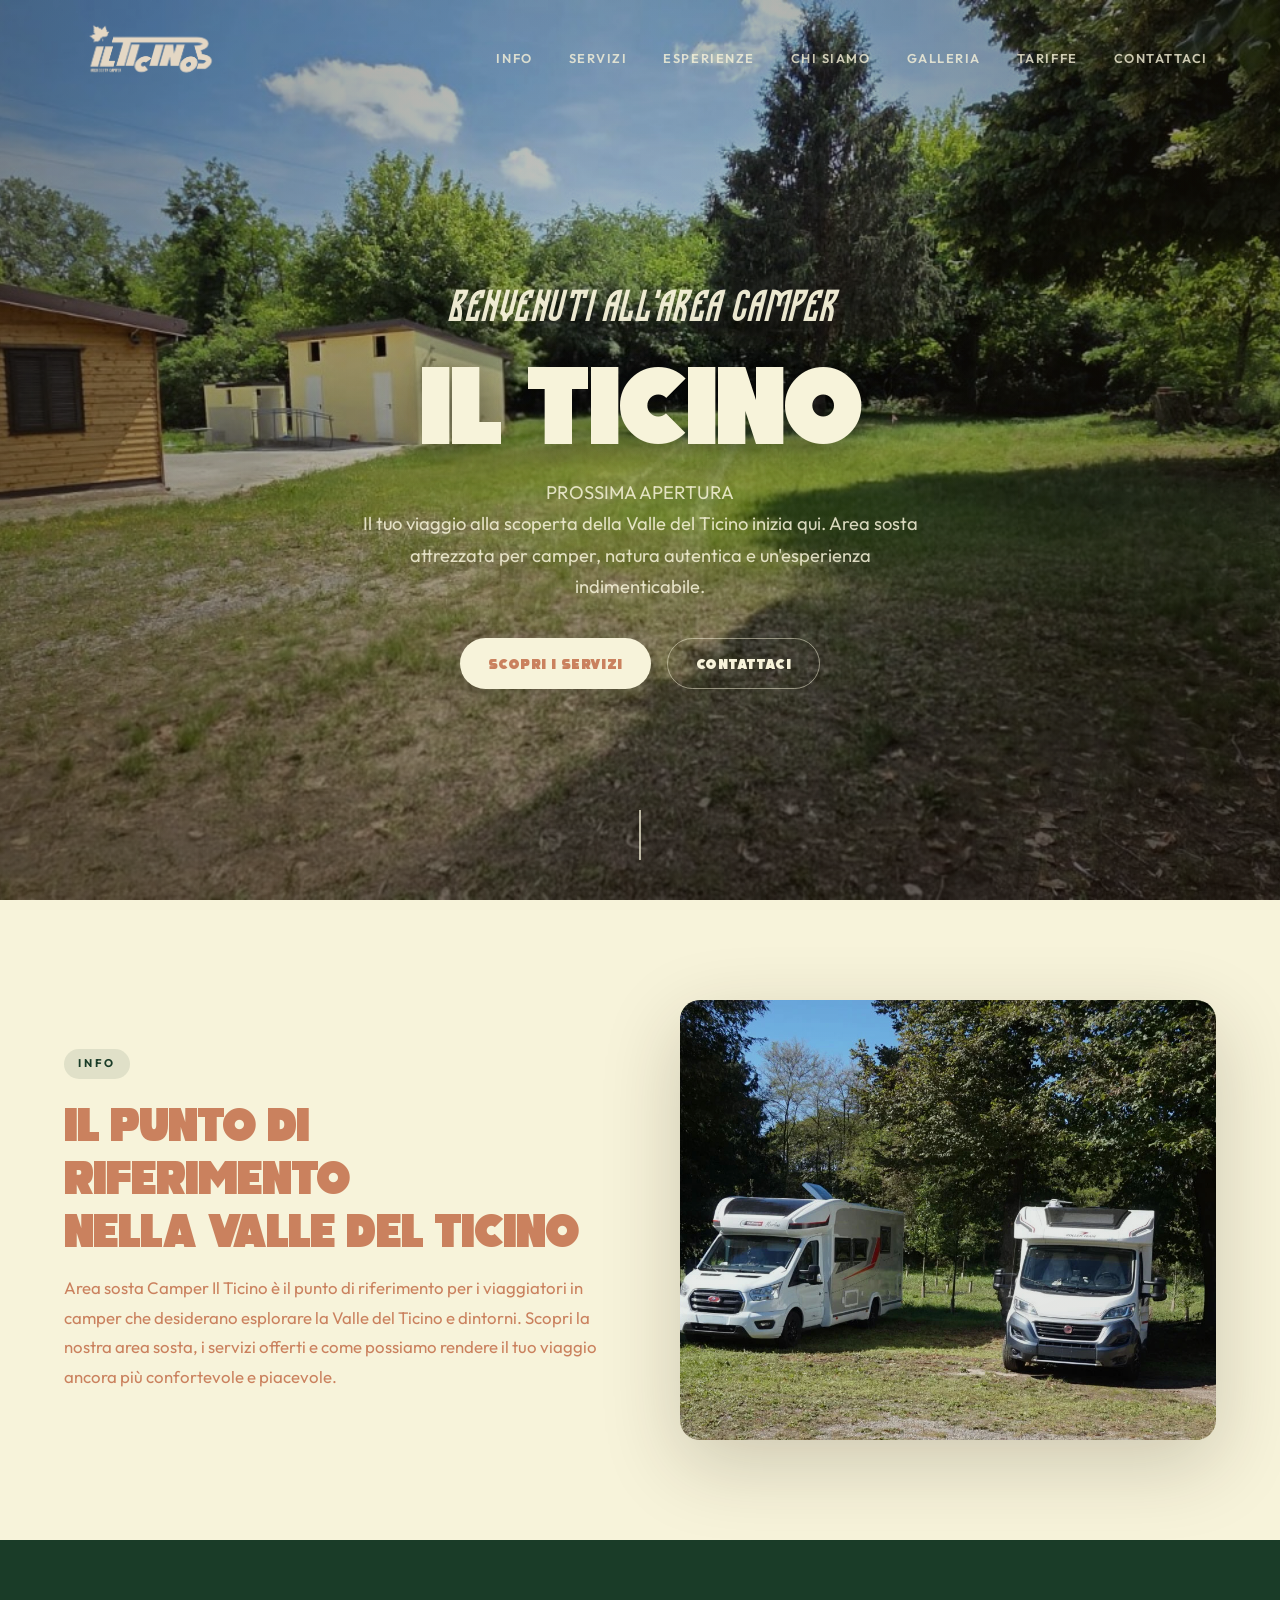
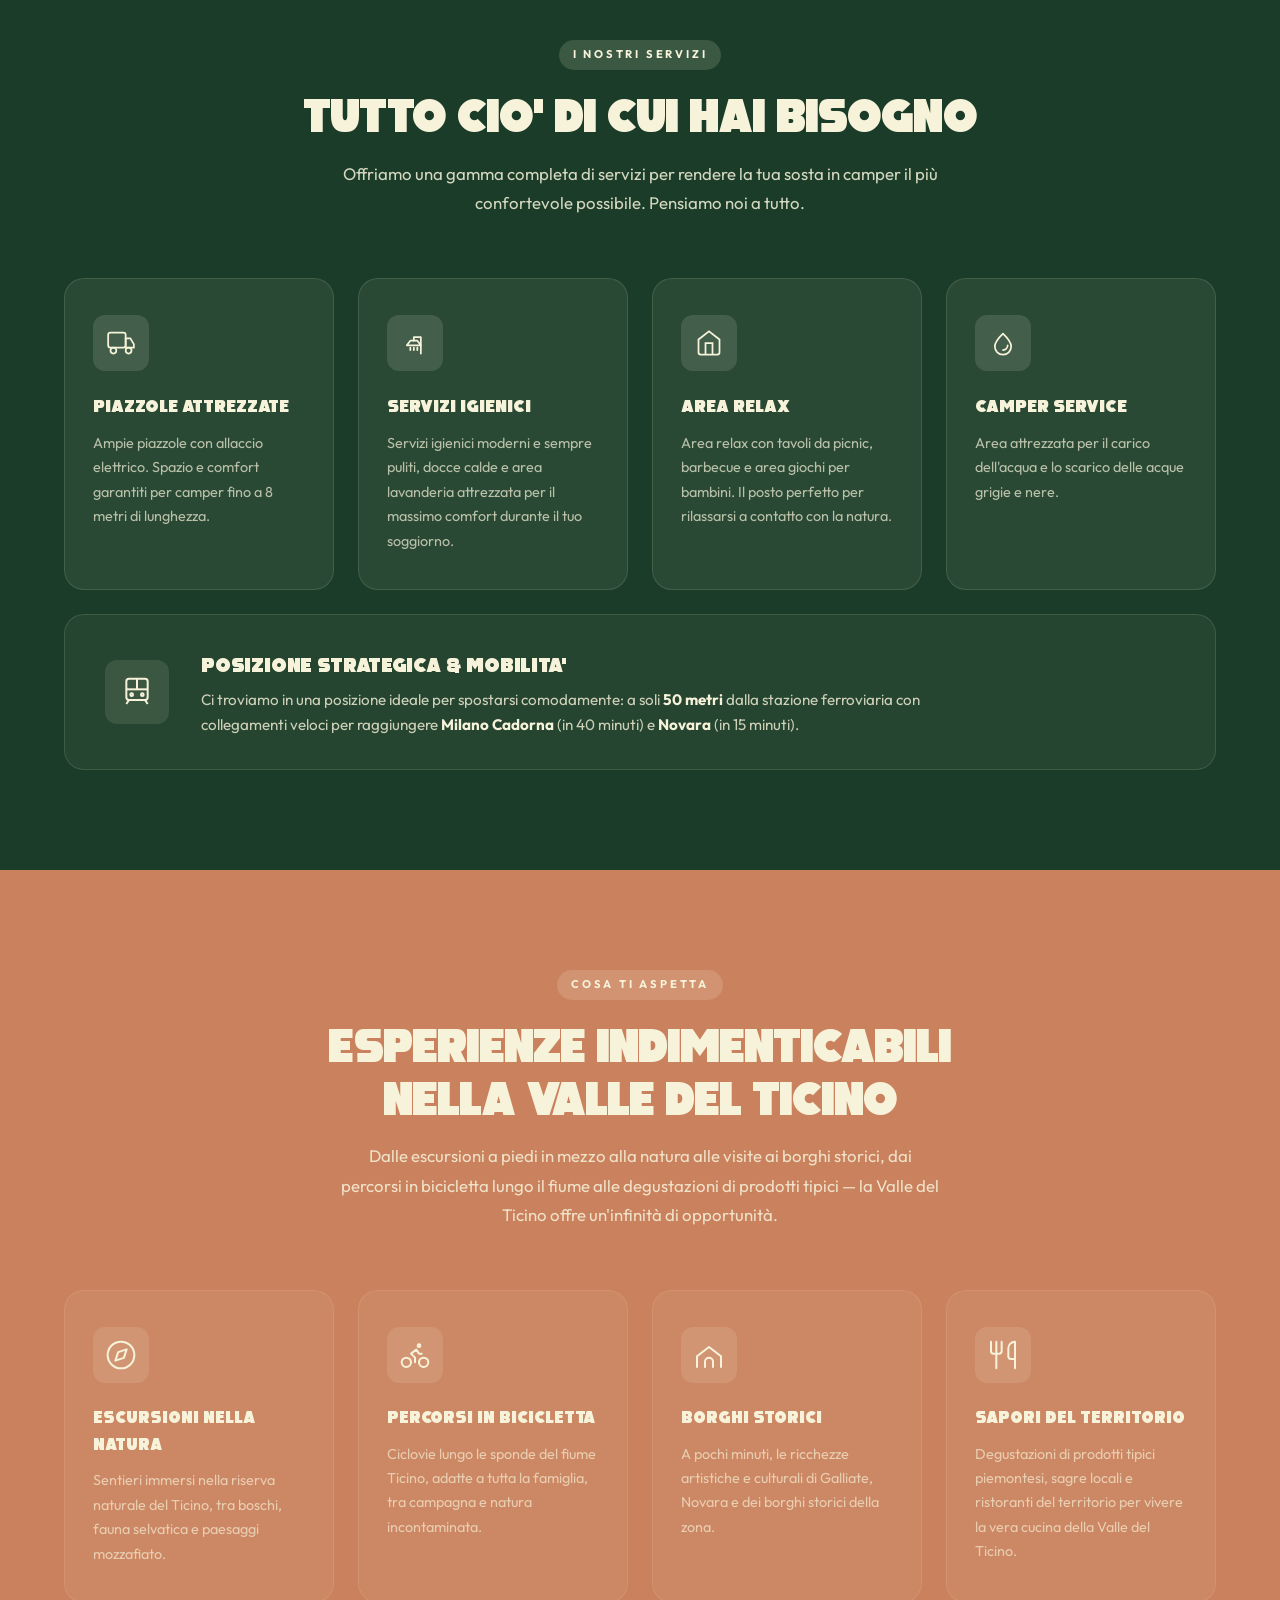
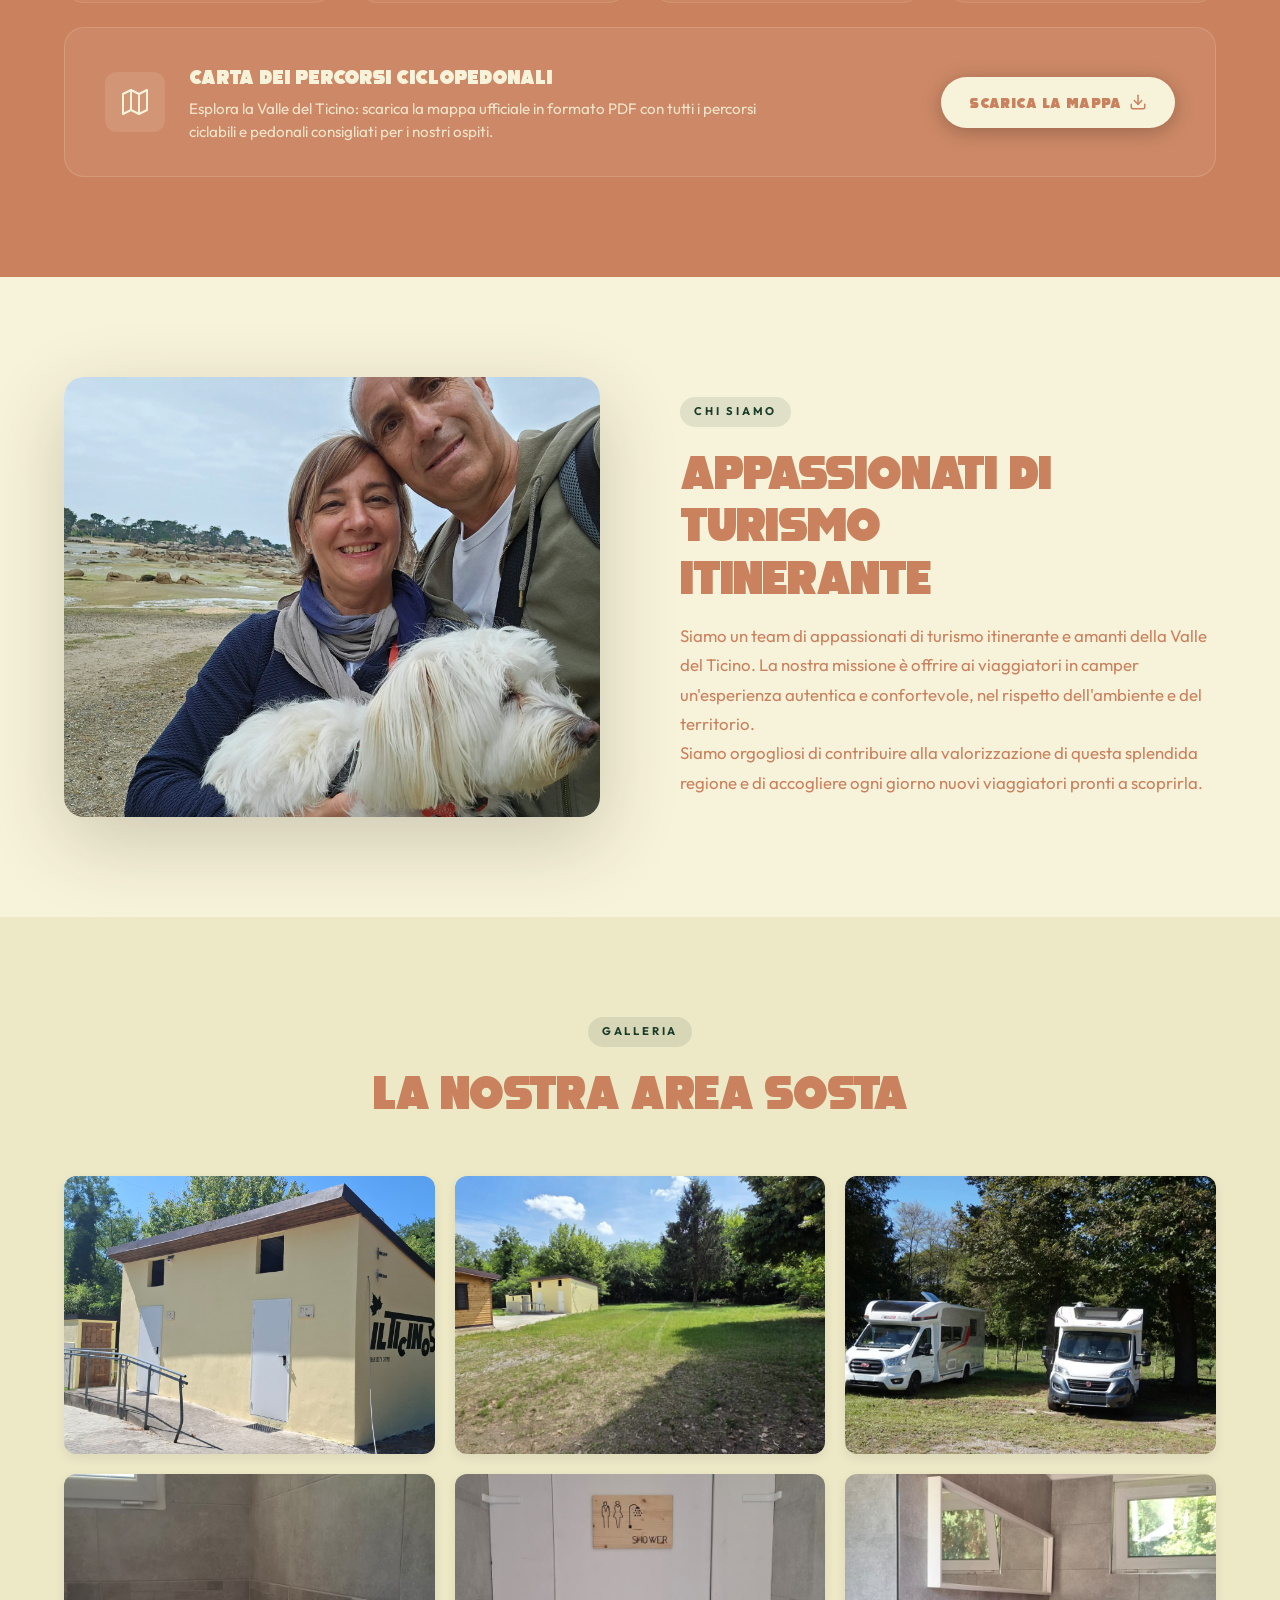
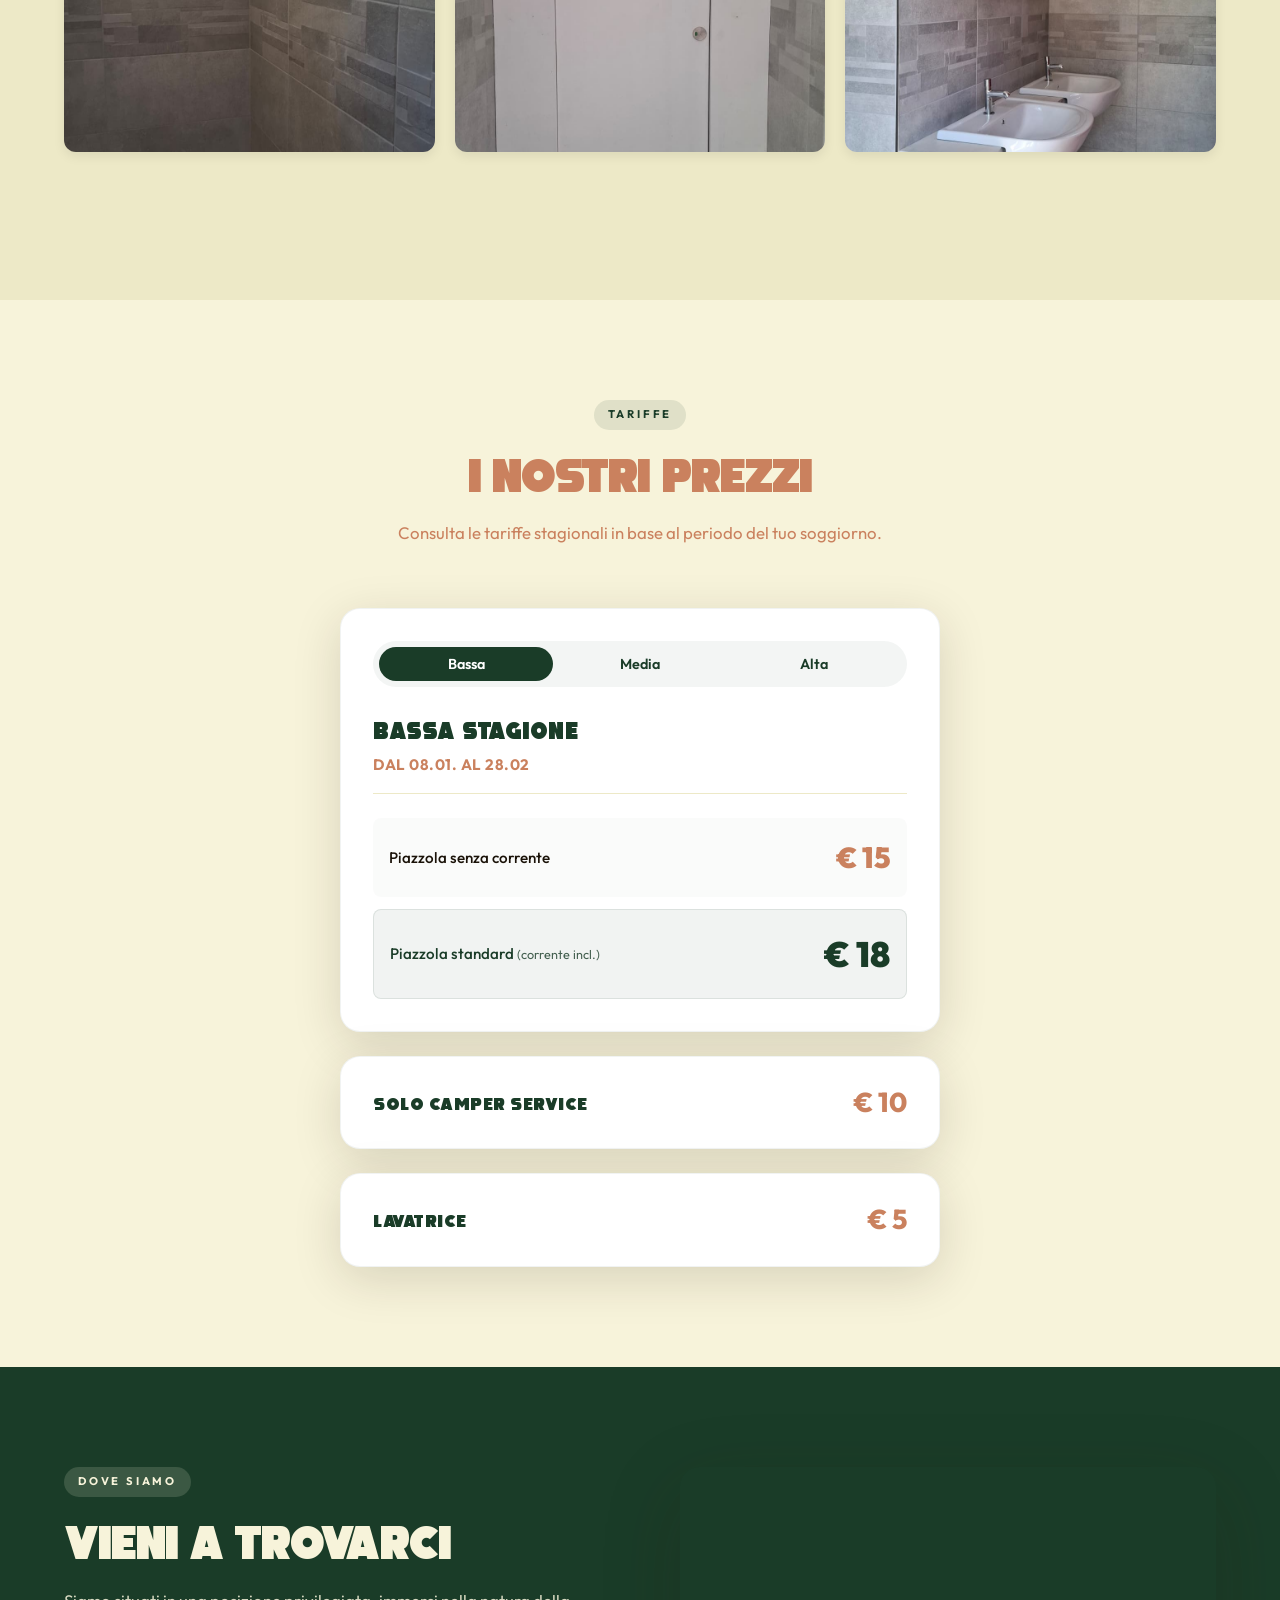
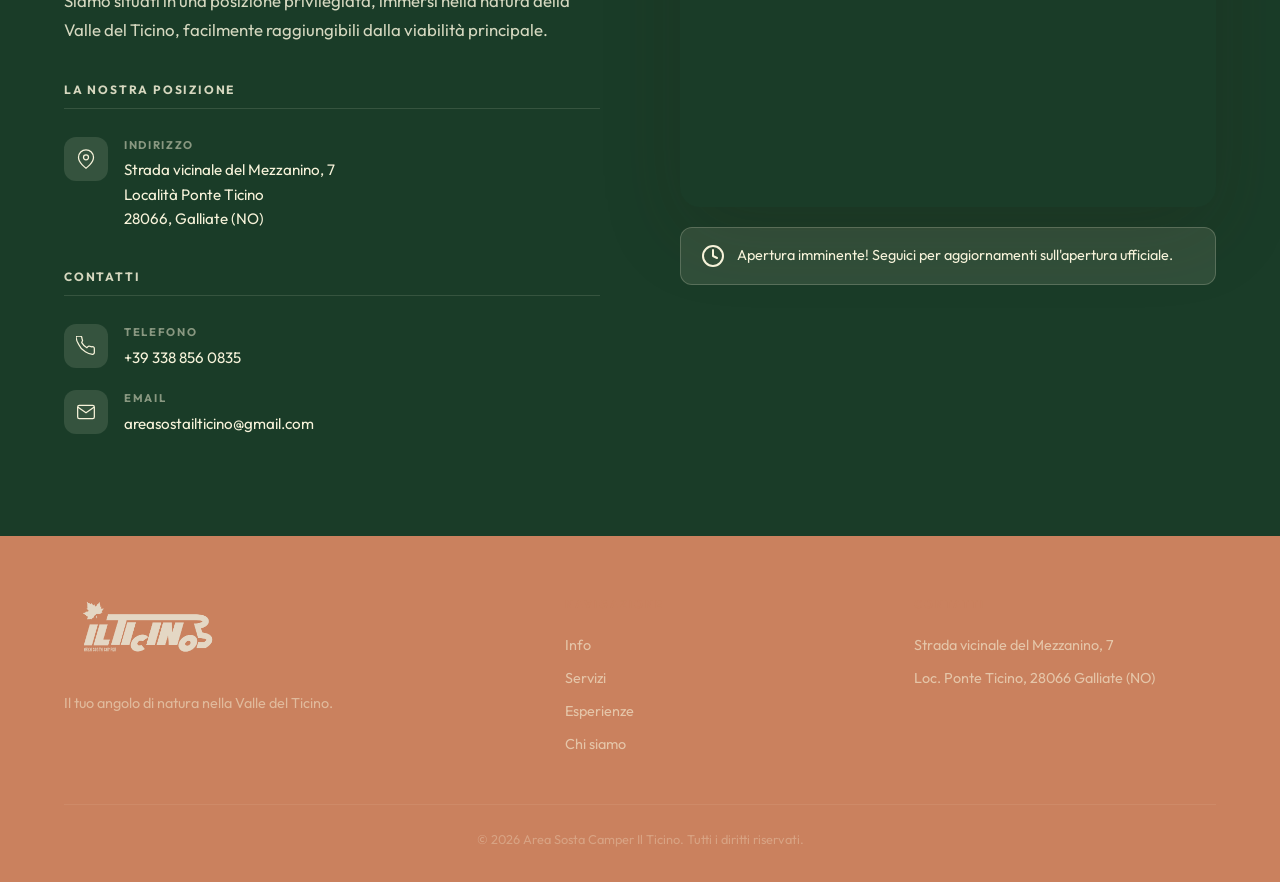
==== commit 9c9867d5: "feat: aggiornamento contenuti, immagini galleria, recensioni e servizio extra lavatrice" ====
--- a/public_html/index.html
+++ b/public_html/index.html
@@ -88,6 +88,9 @@
                 <li><a href="#servizi">Servizi</a></li>
                 <li><a href="#esperienze">Esperienze</a></li>
                 <li><a href="#chisiamo">Chi siamo</a></li>
+                <li class="nav-condizionale" data-nav-target="galleria" style="display: none;"><a href="#galleria">Galleria</a></li>
+                <li class="nav-condizionale" data-nav-target="recensioni" style="display: none;"><a href="#recensioni">Recensioni</a></li>
+                <li class="nav-condizionale" data-nav-target="prezzi" style="display: none;"><a href="#prezzi">Tariffe</a></li>
                 <li><a href="#contatti">Contattaci</a></li>
             </ul>
 
@@ -106,6 +109,9 @@
                 <li><a href="#servizi" class="mobile-link">Servizi</a></li>
                 <li><a href="#esperienze" class="mobile-link">Esperienze</a></li>
                 <li><a href="#chisiamo" class="mobile-link">Chi siamo</a></li>
+                <li class="nav-condizionale mobile-link-wrapper" data-nav-target="galleria" style="display: none;"><a href="#galleria" class="mobile-link">Galleria</a></li>
+                <li class="nav-condizionale mobile-link-wrapper" data-nav-target="recensioni" style="display: none;"><a href="#recensioni" class="mobile-link">Recensioni</a></li>
+                <li class="nav-condizionale mobile-link-wrapper" data-nav-target="prezzi" style="display: none;"><a href="#prezzi" class="mobile-link">Tariffe</a></li>
                 <li><a href="#contatti" class="mobile-link">Contattaci</a></li>
             </ul>
         </div>
@@ -364,15 +370,31 @@
         </div>
     </section>
 
-    <!-- ===================== RECENSIONI DISABILITATE TEMPORANEAMENTE =====================
-    <section id="recensioni" class="section-recensioni">
+    <!-- ===================== GALLERIA ===================== -->
+    <section id="galleria" class="section-galleria" style="display: none;">
         <div class="container">
             <div class="section-header reveal-container">
-                <span class="section-label">Cosa dicono di noi</span>
-                <h2 class="section-title">Parole dei nostri ospiti</h2>
-            </div>
-            <div class="reviews-grid reveal-container">
-                <div class="review-card reveal-item">
+                <span class="section-label" data-cms="galleria_label">Galleria</span>
+                <h2 class="section-title" data-cms="galleria_title">La nostra area sosta</h2>
+            </div>
+            <div class="galleria-grid reveal-container" data-cms-container="galleria_items">
+                <!-- Vengono renderizzate dinamicamente da cms.js -->
+            </div>
+            
+            <div id="galleria-btn-container" style="text-align: center; margin-top: 48px;"></div>
+        </div>
+    </section>
+
+    <!-- ===================== RECENSIONI ===================== -->
+    <section id="recensioni" class="section-recensioni" style="display: none;">
+        <div class="container">
+            <div class="section-header reveal-container">
+                <span class="section-label light" data-cms="recensioni_label">Recensioni</span>
+                <h2 class="section-title light" data-cms="recensioni_title">Parole dei nostri ospiti</h2>
+            </div>
+            <div class="reviews-grid reveal-container" data-cms-container="recensioni_items">
+                <!-- Vengono renderizzate dinamicamente da cms.js -->
+                <div class="review-card reveal-item fallback-item">
                     <div class="review-stars">★★★★★</div>
                     <p class="review-text">"Un'area sosta ben curata e immersa nella natura. Ottima posizione per
                         esplorare la Valle del Ticino. Consigliatissimo!"</p>
@@ -381,7 +403,7 @@
                         <span class="author-name">Marco Rossi</span>
                     </div>
                 </div>
-                <div class="review-card reveal-item">
+                <div class="review-card reveal-item fallback-item">
                     <div class="review-stars">★★★★★</div>
                     <p class="review-text">"Servizi impeccabili e personale gentilissimo. Abbiamo trascorso un soggiorno
                         rilassante e piacevole. Torneremo sicuramente!"</p>
@@ -390,7 +412,7 @@
                         <span class="author-name">Laura Bianchi</span>
                     </div>
                 </div>
-                <div class="review-card reveal-item">
+                <div class="review-card reveal-item fallback-item">
                     <div class="review-stars">★★★★★</div>
                     <p class="review-text">"Posizione strategica per visitare i principali punti di interesse della
                         zona. Ottimo rapporto qualità-prezzo. Un'esperienza da ripetere!"</p>
@@ -402,7 +424,127 @@
             </div>
         </div>
     </section>
-    -->
+
+    <!-- ===================== PREZZI ===================== -->
+    <section id="prezzi" class="section-prezzi" style="display: none;">
+        <div class="container">
+            <div class="section-header text-center reveal-container">
+                <span class="section-label" data-cms="prezzi_label">Tariffe</span>
+                <h2 class="section-title" data-cms="prezzi_title">I nostri prezzi</h2>
+                <p class="section-body mx-auto" data-cms="prezzi_body">Scegli la tariffa più adatta alle tue esigenze.</p>
+            </div>
+            <div class="prezzi-tabs-wrapper reveal-container">
+                <!-- Fallback statico rimosso per brevità o gestito dal CMS -->
+                <div class="prezzi-content" data-cms-container="prezzi_content">
+                    <div class="prezzo-card fallback-item" style="margin: 0 auto; max-width: 600px; padding: 32px;" id="fallback-bassa">
+                        <div style="border-bottom: 1px solid var(--cream-dark); padding-bottom: 16px; margin-bottom: 24px; text-align: left;">
+                            <h3 class="prezzo-titolo" style="margin: 0 0 4px 0; text-transform: capitalize;">Bassa Stagione</h3>
+                            <div class="prezzo-durata" style="margin: 0; color: var(--brown); font-size: 0.95rem; font-weight: 700; text-transform: uppercase; letter-spacing: 0.5px;">dal 08.01. al 28.02</div>
+                        </div>
+                        
+                        <div style="text-align: left;">
+                            <ul style="margin: 0; padding: 0; list-style: none;">
+                                <li style="display: flex; justify-content: space-between; align-items: center; margin-bottom: 12px; padding: 16px; background: rgba(26,60,40,0.02); border-radius: 8px;">
+                                    <span style="font-weight: 500; font-size: 0.95rem; color: var(--text-dark);">Piazzola senza corrente</span>
+                                    <span style="font-size: 1.8rem; font-weight: 900; color: var(--brown); font-family: 'Outfit', sans-serif;">€ 15</span>
+                                </li>
+                                <li style="display: flex; justify-content: space-between; align-items: center; margin-bottom: 0; padding: 16px; background: rgba(26,60,40,0.06); border-radius: 8px; border: 1px solid rgba(26,60,40,0.1);">
+                                    <span style="font-weight: 500; font-size: 0.95rem; color: var(--green);">Piazzola standard <small style="font-weight:400; opacity:0.8;">(corrente incl.)</small></span>
+                                    <span style="font-size: 2.2rem; font-weight: 900; color: var(--green); font-family: 'Outfit', sans-serif;">€ 18</span>
+                                </li>
+                            </ul>
+                        </div>
+                    </div>
+                    
+                    <div class="prezzo-card fallback-item" style="margin: 0 auto; max-width: 600px; padding: 32px; display: none;" id="fallback-media">
+                        <div style="border-bottom: 1px solid var(--cream-dark); padding-bottom: 16px; margin-bottom: 24px; text-align: left;">
+                            <h3 class="prezzo-titolo" style="margin: 0 0 4px 0; text-transform: capitalize;">Media Stagione</h3>
+                            <div class="prezzo-durata" style="margin: 0; color: var(--brown); font-size: 0.95rem; font-weight: 700; text-transform: uppercase; letter-spacing: 0.5px;">dal 01.03 al 30.04</div>
+                        </div>
+                        
+                        <div style="text-align: left;">
+                            <ul style="margin: 0; padding: 0; list-style: none;">
+                                <li style="display: flex; justify-content: space-between; align-items: center; margin-bottom: 12px; padding: 16px; background: rgba(26,60,40,0.02); border-radius: 8px;">
+                                    <span style="font-weight: 500; font-size: 0.95rem; color: var(--text-dark);">Piazzola senza corrente</span>
+                                    <span style="font-size: 1.8rem; font-weight: 900; color: var(--brown); font-family: 'Outfit', sans-serif;">€ 17</span>
+                                </li>
+                                <li style="display: flex; justify-content: space-between; align-items: center; margin-bottom: 0; padding: 16px; background: rgba(26,60,40,0.06); border-radius: 8px; border: 1px solid rgba(26,60,40,0.1);">
+                                    <span style="font-weight: 500; font-size: 0.95rem; color: var(--green);">Piazzola standard <small style="font-weight:400; opacity:0.8;">(corrente incl.)</small></span>
+                                    <span style="font-size: 2.2rem; font-weight: 900; color: var(--green); font-family: 'Outfit', sans-serif;">€ 20</span>
+                                </li>
+                            </ul>
+                        </div>
+                    </div>
+
+                    <div class="prezzo-card fallback-item" style="margin: 0 auto; max-width: 600px; padding: 32px; display: none;" id="fallback-alta">
+                        <div style="border-bottom: 1px solid var(--cream-dark); padding-bottom: 16px; margin-bottom: 24px; text-align: left;">
+                            <h3 class="prezzo-titolo" style="margin: 0 0 4px 0; text-transform: capitalize;">Alta Stagione</h3>
+                            <div class="prezzo-durata" style="margin: 0; color: var(--brown); font-size: 0.95rem; font-weight: 700; text-transform: uppercase; letter-spacing: 0.5px;">dal 01.05 al 10.09</div>
+                        </div>
+                        
+                        <div style="text-align: left;">
+                            <ul style="margin: 0; padding: 0; list-style: none;">
+                                <li style="display: flex; justify-content: space-between; align-items: center; margin-bottom: 12px; padding: 16px; background: rgba(26,60,40,0.02); border-radius: 8px;">
+                                    <span style="font-weight: 500; font-size: 0.95rem; color: var(--text-dark);">Piazzola senza corrente</span>
+                                    <span style="font-size: 1.8rem; font-weight: 900; color: var(--brown); font-family: 'Outfit', sans-serif;">€ 19</span>
+                                </li>
+                                <li style="display: flex; justify-content: space-between; align-items: center; margin-bottom: 0; padding: 16px; background: rgba(26,60,40,0.06); border-radius: 8px; border: 1px solid rgba(26,60,40,0.1);">
+                                    <span style="font-weight: 500; font-size: 0.95rem; color: var(--green);">Piazzola standard <small style="font-weight:400; opacity:0.8;">(corrente incl.)</small></span>
+                                    <span style="font-size: 2.2rem; font-weight: 900; color: var(--green); font-family: 'Outfit', sans-serif;">€ 22</span>
+                                </li>
+                            </ul>
+                        </div>
+                    </div>
+                </div>
+
+                <div class="prezzi-extra" data-cms-container="prezzi_extra">
+                    <div class="prezzo-card extra-card fallback-item" style="margin: 24px auto 0; max-width: 600px; padding: 24px 32px; display: flex; justify-content: space-between; align-items: center; background: white;">
+                        <div style="text-align: left; flex: 1; min-width: 0;">
+                            <div style="display: flex; align-items: baseline; gap: 16px; flex-wrap: nowrap;">
+                                <h3 style="margin: 0; font-size: 1.1rem; font-family: var(--font-display); letter-spacing: 0.5px; color: var(--green); text-transform: capitalize; white-space: nowrap;">Solo Camper Service</h3>
+                                <span style="font-size: 1.7rem; font-weight: 800; font-family: 'Outfit', sans-serif; color: var(--brown); white-space: nowrap;">€ 10</span>
+                            </div>
+                            <p style="margin: 4px 0 0; font-size: 0.9rem; color: var(--text-mid);">Servizio singolo di carico e scarico acque</p>
+                        </div>
+                    </div>
+                    <div class="prezzo-card extra-card fallback-item" style="margin: 24px auto 0; max-width: 600px; padding: 24px 32px; display: flex; justify-content: space-between; align-items: center; background: white;">
+                        <div style="text-align: left; flex: 1; min-width: 0;">
+                            <div style="display: flex; align-items: baseline; gap: 16px; flex-wrap: nowrap;">
+                                <h3 style="margin: 0; font-size: 1.1rem; font-family: var(--font-display); letter-spacing: 0.5px; color: var(--green); text-transform: capitalize; white-space: nowrap;">Lavatrice</h3>
+                                <span style="font-size: 1.7rem; font-weight: 800; font-family: 'Outfit', sans-serif; color: var(--brown); white-space: nowrap;">€ 5</span>
+                            </div>
+                        </div>
+                    </div>
+                </div>
+            </div>
+
+            <!-- Inline script to handle tabs if CMS JSON load fails (local viewing) -->
+            <script>
+                document.addEventListener('DOMContentLoaded', function() {
+                    setTimeout(function() {
+                        const tabs = document.querySelectorAll('.prezzi-tabs .prezzi-tab');
+                        const contents = [
+                            document.getElementById('fallback-bassa'),
+                            document.getElementById('fallback-media'),
+                            document.getElementById('fallback-alta')
+                        ];
+                        // Only run fallback logic if CMS didn't clear the fallback items
+                        if (contents[0] && tabs.length > 0) {
+                            tabs.forEach((tab, index) => {
+                                tab.addEventListener('click', () => {
+                                    tabs.forEach(t => t.classList.remove('active'));
+                                    tab.classList.add('active');
+                                    contents.forEach(c => { if(c) c.style.display = 'none'; });
+                                    if (contents[index]) contents[index].style.display = 'block';
+                                });
+                            });
+                        }
+                    }, 500); // Wait for CMS to try loading
+                });
+            </script>
+            </div>
+        </div>
+    </section>
 
     <!-- ===================== CONTATTI ===================== -->
     <section id="contatti" class="section-contatti">
@@ -640,4 +782,4 @@
     <script src="assets/js/cms.js" defer></script>
 </body>
 
-</html>+</html>
--- a/public_html/styles.css
+++ b/public_html/styles.css
@@ -385,17 +385,18 @@
 /* Mobile menu */
 .mobile-menu {
     display: none;
-    background: rgba(26, 60, 40, 0.96); /* forest green to match scrolled navbar */
+    background: rgba(26, 60, 40, 0.98); /* forest green to match scrolled navbar */
     backdrop-filter: blur(16px);
     -webkit-backdrop-filter: blur(16px);
     padding: 0 24px;
     max-height: 0;
-    overflow: hidden;
+    overflow-y: auto;
+    overflow-x: hidden;
     transition: max-height 0.4s cubic-bezier(0.4, 0, 0.2, 1), padding 0.4s ease;
 }
 
 .mobile-menu.open {
-    max-height: 400px;
+    max-height: calc(100vh - 90px);
     padding: 16px 24px 32px;
     border-bottom: 1px solid rgba(247, 243, 218, 0.1);
 }
@@ -671,7 +672,7 @@
 }
 
 .service-location-banner {
-    margin-top: 40px;
+    margin-top: 24px;
     background: rgba(247, 243, 218, 0.05);
     border: 1px solid rgba(247, 243, 218, 0.12);
     border-radius: var(--radius);
@@ -856,9 +857,14 @@
 }
 
 .exp-icon {
-    font-size: 2.2rem;
-    margin-bottom: 18px;
-    display: block;
+    width: 56px;
+    height: 56px;
+    background: rgba(247, 243, 218, 0.12);
+    border-radius: var(--radius-sm);
+    display: flex;
+    align-items: center;
+    justify-content: center;
+    margin-bottom: 20px;
     color: var(--cream);
 }
 
@@ -882,7 +888,7 @@
 }
 
 .experience-download-cta {
-    margin-top: 48px;
+    margin-top: 24px;
     background: rgba(247, 243, 218, 0.07);
     border: 1px solid rgba(247, 243, 218, 0.15);
     border-radius: var(--radius);
@@ -934,6 +940,7 @@
 /* responsive */
 @media (max-width: 768px) {
     .experience-download-cta {
+        margin-top: 16px;
         flex-direction: column;
         align-items: stretch;
         text-align: center;
@@ -958,7 +965,7 @@
 /* ---- SECTION RECENSIONI ---- */
 .section-recensioni {
     padding: 100px 0;
-    background: var(--cream-dark);
+    background: var(--brown);
 }
 
 .reviews-grid {
@@ -968,12 +975,12 @@
 }
 
 .review-card {
-    background: white;
+    background: rgba(247, 243, 218, 0.05);
     border-radius: var(--radius);
     padding: 36px 32px;
-    box-shadow: var(--shadow);
+    box-shadow: none;
     transition: transform var(--transition);
-    border: 1px solid rgba(26, 60, 40, 0.06);
+    border: 1px solid rgba(247, 243, 218, 0.1);
 }
 
 .review-card:hover {
@@ -981,17 +988,21 @@
 }
 
 .review-stars {
-    color: #e8a020;
-    font-size: 1rem;
-    letter-spacing: 2px;
+    display: flex;
+    gap: 4px;
     margin-bottom: 16px;
+}
+
+.review-star {
+    width: 18px;
+    height: 18px;
 }
 
 .review-text {
     font-family: var(--font-serif);
     font-style: italic;
     font-size: 1rem;
-    color: var(--text-mid);
+    color: rgba(247, 243, 218, 0.85);
     line-height: 1.75;
     margin-bottom: 24px;
 }
@@ -1018,7 +1029,185 @@
 .author-name {
     font-weight: 700;
     font-size: 0.9rem;
+    color: var(--cream);
+}
+
+/* ---- SECTION PREZZI ---- */
+.section-prezzi {
+    padding: 100px 0;
+    background: var(--cream);
+}
+
+.prezzi-tabs-wrapper {
+    max-width: 800px;
+    margin: 48px auto 0;
+}
+
+.prezzi-tabs-inner {
+    display: flex;
+    justify-content: space-between;
+    align-items: center;
+    background: rgba(26, 60, 40, 0.05);
+    padding: 6px;
+    border-radius: 50px;
+    margin-bottom: 24px;
+    width: 100%;
+}
+
+.prezzi-tab {
+    background: transparent;
+    border: none;
+    color: var(--green);
+    padding: 8px 16px;
+    border-radius: 50px;
+    font-weight: 600;
+    font-size: 0.9rem;
+    cursor: pointer;
+    transition: all var(--transition);
+    font-family: var(--font-body);
+    flex: 1;
+    text-align: center;
+    white-space: nowrap;
+}
+
+.prezzi-tab:hover, .prezzi-tab.active {
+    background: var(--green);
+    color: white;
+}
+
+@media (max-width: 480px) {
+    .prezzi-tabs-inner {
+        padding: 4px;
+    }
+    .prezzi-tab {
+        padding: 6px 10px;
+        font-size: 0.85rem;
+    }
+}
+
+.prezzi-extra {
+    margin-top: 24px;
+}
+
+.extra-card {
+    padding: 32px;
+    display: flex;
+    align-items: center;
+    justify-content: space-between;
+    text-align: left;
+}
+
+.extra-card .prezzo-titolo {
+    margin-bottom: 4px;
+}
+
+.extra-card .prezzo-valore {
+    font-size: 2rem;
+    margin-bottom: 0;
+}
+
+@media (max-width: 768px) {
+    .extra-card {
+        flex-direction: column;
+        text-align: center;
+        gap: 16px;
+    }
+}
+
+.fade-in {
+    animation: fadeIn 0.4s ease-out;
+}
+
+@keyframes fadeIn {
+    from { opacity: 0; transform: translateY(10px); }
+    to { opacity: 1; transform: translateY(0); }
+}
+
+.prezzo-card {
+    background: white;
+    padding: 44px 32px;
+    border-radius: var(--radius);
+    box-shadow: var(--shadow);
+    border: 1px solid rgba(26, 60, 40, 0.06);
+    text-align: center;
+    transition: transform var(--transition), box-shadow var(--transition);
+}
+
+.prezzo-card:hover {
+    transform: translateY(-6px);
+    box-shadow: var(--shadow-lg);
+}
+
+.extra-card {
+    text-align: left !important;
+    display: flex !important;
+    flex-direction: row !important;
+    justify-content: space-between !important;
+    align-items: center !important;
+    padding: 24px 32px !important;
+}
+
+.prezzo-titolo {
+    font-family: var(--font-display);
+    font-size: 1.5rem;
+    color: var(--green);
+    margin-bottom: 16px;
+    letter-spacing: 0.5px;
+}
+
+.prezzo-valore {
+    font-size: 3.5rem;
+    font-weight: 900;
     color: var(--brown);
+    margin-bottom: 8px;
+    font-family: 'Outfit', sans-serif;
+    line-height: 1;
+}
+
+.prezzo-durata {
+    font-size: 0.85rem;
+    color: var(--text-mid);
+    margin-bottom: 24px;
+    font-weight: 700;
+    text-transform: uppercase;
+    letter-spacing: 1px;
+}
+
+.prezzo-desc {
+    font-family: var(--font-serif);
+    font-style: italic;
+    font-size: 1.05rem;
+    color: var(--green);
+    margin-bottom: 32px;
+    line-height: 1.6;
+}
+
+.prezzo-incluso {
+    list-style: none;
+    padding: 0;
+    margin: 0;
+    text-align: left;
+    border-top: 1px solid rgba(26,60,40,0.1);
+    padding-top: 24px;
+}
+
+.prezzo-incluso li {
+    position: relative;
+    padding-left: 28px;
+    margin-bottom: 12px;
+    color: var(--green);
+    font-size: 0.95rem;
+    font-weight: 500;
+}
+
+.prezzo-incluso li::before {
+    content: '✓';
+    position: absolute;
+    left: 0;
+    top: -2px;
+    color: var(--brown);
+    font-weight: bold;
+    font-size: 1.1rem;
 }
 
 /* ---- SECTION CONTATTI ---- */
@@ -1224,7 +1413,7 @@
 
 
 
-@media (max-width: 1024px) {
+@media (max-width: 1140px) {
 
     .services-grid,
     .experiences-grid {
@@ -1233,6 +1422,18 @@
 
     .reviews-grid {
         grid-template-columns: 1fr 1fr;
+    }
+
+    .desktop-menu {
+        display: none;
+    }
+
+    .hamburger {
+        display: flex;
+    }
+
+    .mobile-menu {
+        display: block;
     }
 }
 
@@ -1246,18 +1447,6 @@
         gap: 48px;
     }
 
-    .desktop-menu {
-        display: none;
-    }
-
-    .hamburger {
-        display: flex;
-    }
-
-    .mobile-menu {
-        display: block;
-    }
-
     .footer-grid {
         grid-template-columns: 1fr 1fr;
     }
@@ -1272,6 +1461,10 @@
     .experiences-grid,
     .reviews-grid {
         gap: 16px;
+    }
+
+    .service-location-banner {
+        margin-top: 16px;
     }
 
     .service-card,
@@ -1353,4 +1546,343 @@
     width: 18px;
     height: 18px;
     stroke-width: 1.5;
-}+}
+/* ---- SECTION GALLERIA ---- */
+/* ---- SECTION GALLERIA ---- */
+.section-galleria {
+    padding: 100px 0;
+    background: var(--cream-dark);
+}
+
+.galleria-grid {
+    display: grid;
+    grid-template-columns: repeat(3, 1fr);
+    gap: 20px;
+    margin-top: 48px;
+}
+
+@media (max-width: 768px) {
+    .galleria-grid {
+        grid-template-columns: repeat(2, 1fr);
+        gap: 12px;
+    }
+}
+
+@media (max-width: 480px) {
+    .galleria-grid {
+        grid-template-columns: 1fr;
+    }
+}
+
+.galleria-item {
+    position: relative;
+    border-radius: 12px;
+    overflow: hidden;
+    aspect-ratio: 4/3;
+    box-shadow: 0 4px 12px rgba(0,0,0,0.08);
+    cursor: pointer;
+}
+
+.galleria-img {
+    width: 100%;
+    height: 100%;
+    object-fit: cover;
+    transition: transform 0.5s cubic-bezier(0.25, 0.46, 0.45, 0.94);
+    cursor: zoom-in;
+}
+
+.galleria-item:hover .galleria-img {
+    transform: scale(1.04);
+}
+
+/* Overlay scuro al hover per segnalare cliccabilità */
+.galleria-item::after {
+    content: '';
+    position: absolute;
+    inset: 0;
+    background: rgba(0,0,0,0);
+    transition: background 0.3s ease;
+    pointer-events: none;
+}
+
+.galleria-item:hover::after {
+    background: rgba(0,0,0,0.18);
+}
+
+.galleria-caption {
+    position: absolute;
+    bottom: 0;
+    left: 0;
+    right: 0;
+    padding: 20px 16px 12px;
+    background: linear-gradient(transparent, rgba(0,0,0,0.7));
+    color: white;
+    font-size: 0.95rem;
+    font-weight: 500;
+    transform: translateY(100%);
+    transition: transform 0.3s ease;
+}
+
+.galleria-item:hover .galleria-caption {
+    transform: translateY(0);
+}
+
+/* Pulsante toggle galleria */
+.galleria-toggle-btn {
+    display: inline-flex;
+    align-items: center;
+    gap: 8px;
+    background: var(--green);
+    color: var(--cream);
+    border: none;
+    outline: none;
+    padding: 14px 36px;
+    border-radius: 50px;
+    font-size: 1rem;
+    font-weight: 600;
+    font-family: var(--font-body);
+    cursor: pointer;
+    transition: background 0.2s ease, transform 0.2s ease, box-shadow 0.2s ease;
+}
+
+.galleria-toggle-btn:hover {
+    background: var(--green-mid);
+    transform: translateY(-2px);
+    box-shadow: 0 8px 24px rgba(26, 60, 40, 0.3);
+}
+
+/* ---- LIGHTBOX ---- */
+.lightbox-overlay {
+    position: fixed !important;
+    top: 0 !important;
+    left: 0 !important;
+    width: 100vw !important;
+    height: 100vh !important;
+    z-index: 99999 !important;
+    background: rgba(0, 0, 0, 0.95) !important;
+    display: flex;
+    flex-direction: column;
+    align-items: center;
+    justify-content: space-between;
+    opacity: 0;
+    pointer-events: none;
+    transition: opacity 0.3s ease;
+    overflow: hidden !important;
+    box-sizing: border-box;
+    padding: 20px;
+}
+
+.lightbox-overlay.active {
+    opacity: 1;
+    pointer-events: all;
+}
+
+.lightbox-main {
+    position: relative;
+    display: flex;
+    align-items: center;
+    justify-content: center;
+    width: 100%;
+    flex: 1;
+    min-height: 0; /* crucial for flexbox inner scroll prevention */
+    padding: 10px 60px;
+    box-sizing: border-box;
+}
+
+.lightbox-img {
+    max-width: 100%;
+    max-height: 100%;
+    width: auto;
+    height: auto;
+    object-fit: contain;
+    border-radius: 8px;
+    box-shadow: 0 8px 40px rgba(0,0,0,0.5);
+}
+
+.lightbox-close {
+    position: fixed;
+    top: 20px;
+    right: 24px;
+    background: none;
+    border: none;
+    color: white;
+    font-size: 2.2rem;
+    cursor: pointer;
+    line-height: 1;
+    opacity: 0.8;
+    transition: opacity 0.2s;
+    z-index: 10001;
+}
+
+.lightbox-close:hover { opacity: 1; }
+
+.lightbox-arrow {
+    position: absolute;
+    top: 50%;
+    transform: translateY(-50%);
+    background: rgba(255,255,255,0.12);
+    border: none;
+    color: white;
+    font-size: 1.8rem;
+    width: 52px;
+    height: 52px;
+    border-radius: 50%;
+    cursor: pointer;
+    display: flex;
+    align-items: center;
+    justify-content: center;
+    transition: background 0.2s ease;
+    z-index: 10000;
+}
+
+.lightbox-arrow:hover {
+    background: rgba(255,255,255,0.25);
+}
+
+.lightbox-arrow.prev { left: 12px; }
+.lightbox-arrow.next { right: 12px; }
+
+.lightbox-caption {
+    color: rgba(255,255,255,0.8);
+    font-size: 0.95rem;
+    text-align: center;
+    padding: 8px 16px 0;
+    min-height: 24px;
+}
+
+.lightbox-thumbs {
+    display: flex;
+    gap: 8px;
+    padding: 12px 16px;
+    overflow-x: auto;
+    max-width: 100%;
+    scrollbar-width: thin;
+    scrollbar-color: rgba(255,255,255,0.3) transparent;
+}
+
+.lightbox-thumbs::-webkit-scrollbar { height: 4px; }
+.lightbox-thumbs::-webkit-scrollbar-thumb { background: rgba(255,255,255,0.3); border-radius: 4px; }
+
+.lightbox-thumb {
+    width: 60px;
+    height: 45px;
+    object-fit: cover;
+    border-radius: 6px;
+    cursor: pointer;
+    opacity: 0.5;
+    border: 2px solid transparent;
+    transition: opacity 0.2s, border-color 0.2s;
+    flex-shrink: 0;
+}
+
+.lightbox-thumb.active {
+    opacity: 1;
+    border-color: var(--cream);
+}
+
+.lightbox-thumb:hover { opacity: 0.85; }
+
+@media (max-width: 768px) {
+    .lightbox-main { padding: 8px 56px; }
+    .lightbox-arrow { width: 40px; height: 40px; font-size: 1.3rem; }
+    .lightbox-arrow.prev { left: 4px; }
+    .lightbox-arrow.next { right: 4px; }
+    .lightbox-thumb { width: 48px; height: 36px; }
+}
+
+
+/* ---- GALLERIA MODAL (mobile) ---- */
+.galleria-modal-overlay {
+    position: fixed;
+    inset: 0;
+    z-index: 9998;
+    background: rgba(0, 0, 0, 0.6);
+    display: flex;
+    align-items: flex-end;
+    justify-content: center;
+    opacity: 0;
+    pointer-events: none;
+    transition: opacity 0.3s ease;
+}
+
+.galleria-modal-overlay.active {
+    opacity: 1;
+    pointer-events: all;
+}
+
+.galleria-modal-inner {
+    background: var(--cream);
+    border-radius: 20px 20px 0 0;
+    width: 100%;
+    max-height: 90vh;
+    display: flex;
+    flex-direction: column;
+    transform: translateY(100%);
+    transition: transform 0.35s cubic-bezier(0.4, 0, 0.2, 1);
+    overflow: hidden;
+}
+
+.galleria-modal-overlay.active .galleria-modal-inner {
+    transform: translateY(0);
+}
+
+.galleria-modal-header {
+    display: flex;
+    align-items: center;
+    justify-content: space-between;
+    padding: 20px 20px 12px;
+    border-bottom: 1px solid rgba(0,0,0,0.08);
+    flex-shrink: 0;
+}
+
+.galleria-modal-title {
+    font-family: var(--font-display);
+    font-size: 1.2rem;
+    color: var(--green);
+    letter-spacing: 0.5px;
+}
+
+.galleria-modal-close {
+    background: none;
+    border: none;
+    font-size: 1.4rem;
+    cursor: pointer;
+    color: var(--text-dark);
+    opacity: 0.6;
+    padding: 4px;
+    line-height: 1;
+}
+
+.galleria-modal-close:hover { opacity: 1; }
+
+.galleria-modal-grid {
+    display: grid;
+    grid-template-columns: repeat(3, 1fr);
+    gap: 6px;
+    padding: 12px;
+    overflow-y: auto;
+    flex: 1;
+}
+
+.galleria-modal-item {
+    aspect-ratio: 1/1;
+    border-radius: 8px;
+    overflow: hidden;
+    cursor: pointer;
+}
+
+.galleria-modal-item img {
+    width: 100%;
+    height: 100%;
+    object-fit: cover;
+    transition: transform 0.3s ease;
+}
+
+.galleria-modal-item:hover img {
+    transform: scale(1.04);
+}
+
+@media (min-width: 768px) {
+    /* Su desktop la modal griglia non viene usata, ma la nascondiamo per sicurezza */
+    .galleria-modal-overlay { display: none !important; }
+}
